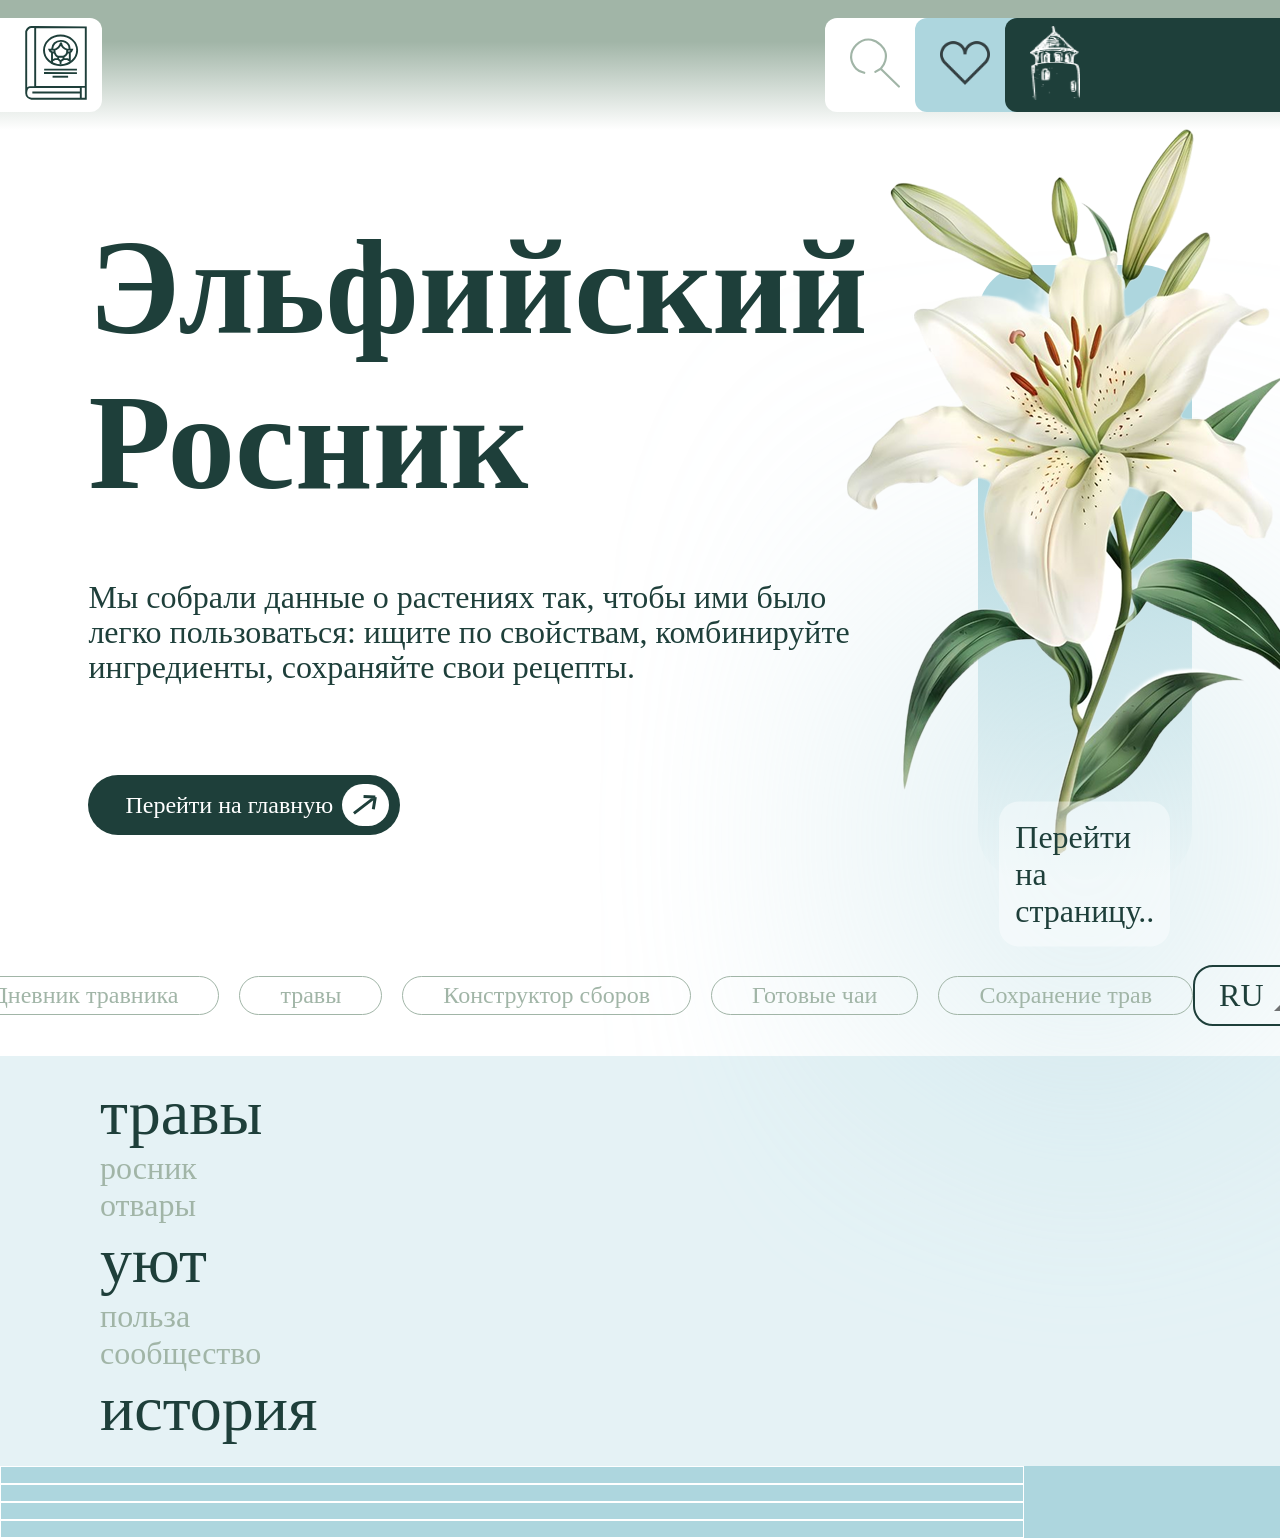
==== index.html @ e983fec2 "init" ====
<!DOCTYPE html>
<html lang="ru">
<head>
    <meta charset="UTF-8">
    <meta name="viewport" content="width=device-width, initial-scale=1.0">
    <link rel="stylesheet" href="css/style.css">
    <link rel="stylesheet" href="css/pages/index/blocks/blocks.css">
    <title>Эльфийский росник</title>
</head>
<body>
    <header class="header">
        <div class="header_block-logo">
            <img class="header_logo" src="pic/index/header/Group_145.svg" alt="Логотип">
        </div>
        <nav class="navigation">
            <div class="navigation_back navigation_back--white">
                <div class="navigation_block-icon">
                    <img class="navigation_icon" src="pic/index/navigation/search.svg" alt="Поиск">
                </div>
                <div class="navigation_back navigation_back--blue">
                    <div class="navigation_block-icon">
                        <img class="navigation_icon" src="pic/index/navigation/favorites.svg" alt="Избранное">
                    </div>
                    <div class="navigation_back navigation_back--green">
                        <div class="navigation_block-icon">
                            <img class="navigation_icon" src="pic/index/navigation/account.png" alt="Аккаунт">
                        </div>
                    </div>
                </div>
            </div>
        </nav>
    </header>
    <main class="main">
        <section class="page-main">
            <div class="wrapper">
                <div class="page-main-block">
                    <div class="page-main_content">
                        <div class="page-main_content-text">
                            <h1 class="page-main_title">Эльфийский Росник</h1>
                            <p class="page-main_subtitle">
                                Мы собрали данные о растениях так, чтобы ими было легко пользоваться:
                                ищите по свойствам, комбинируйте ингредиенты, сохраняйте свои рецепты.
                            </p>
                        </div>
                        <div class="page-main_btn-block">
                            <a class="page-main_btn">
                                <p class="page-main_btn-title">Перейти на главную</p>
                                <div class="page-main_arrow-block">
                                    <img class="page-main_arrow" src="pic/index/page-main/arrow.svg" alt="Стрелка">
                                </div>
                            </a>
                        </div>
                    </div>
                    <div class="page-main_cover">
                        <div class="page-main_cover-back">
                            <div class="page-main_cover-block">
                                <img class="page-main_cover-plant" src="pic/index/page-main/plant.png" alt="растение">
                                <div class="page-main_cover-decor"></div>
                                <a class="page-main_cover-btn" href="#">Перейти на страницу..</a>
                            </div>
                        </div>
                    </div>
                </div>
            </div>
            <div class="page-main_footer wrapper">
                    <div class="page-main_tag-list">
                        <div class="page-main_tag">
                            <p class="page-main_tag-title">Дневник травника</p>
                        </div>
                        <div class="page-main_tag">
                            <p class="page-main_tag-title">травы</p>
                        </div>
                        <div class="page-main_tag">
                            <p class="page-main_tag-title">Конструктор сборов</p>
                        </div >
                        <div class="page-main_tag">
                            <p class="page-main_tag-title">Готовые чаи</p>
                        </div>
                        <div class="page-main_tag">
                            <p class="page-main_tag-title">Сохранение трав</p>
                        </div>
                    </div>
                    <div class="page-main_lang">
                        <div class="mage-main_lang-block">
                            <p class="page-main_lang-selector">RU</p>
                            <div class="page-main_lang-arrow"></div>
                        </div>
                    </div>
                </div>
        </section>
        <div class="page-main_word-block">
            <div class="wrapper">
                <p class="page-main_word page-main_word--accent ">травы</p>
                <p class="page-main_word">росник</p>
                <p class="page-main_word">отвары</p>
                <p class="page-main_word page-main_word--accent">уют</p>
                <p class="page-main_word">польза</p>
                <p class="page-main_word">сообщество</p>
                <p class="page-main_word page-main_word--accent">история</p>
            </div>
        </div>
        <section class="advantages wrapper">
            <div class="advantages_content wrapper">
                <div class="advantages_cards">
                    <div class="advantages_card">
                        <div class="advantages_card-content"></div>
                        <div class="advantages_card-media"></div>
                    </div>
                    <div class="advantages_card">
                        <div class="advantages_card-content"></div>
                        <div class="advantages_card-media"></div>
                    </div>
                </div>
                <div class="advantages_cards">
                    <div class="advantages_card">
                        <div class="advantages_card-content"></div>
                        <div class="advantages_card-media"></div>
                    </div>
                    <div class="advantages_card">
                        <div class="advantages_card-content"></div>
                        <div class="advantages_card-media"></div>
                    </div>
                </div>
            </div>
        </section>
    </main>
    <footer>

    </footer>

</body>
</html>
---- css/style.css ----
@import url('./fonts/fonts.css');
@import url('./base/base.css');

*{
    padding: 0;
    margin: 0;
    box-sizing: border-box;
}
.main{
    display: flex;
    flex-direction: column;
    align-items: center;
    justify-content: center;
}
---- css/pages/index/blocks/blocks.css ----
@import url("./header/header.css");
@import url('./navigation/navigation.css');
@import url('./page-main/page-main.css');
@import url('./advantages/advantages.css');
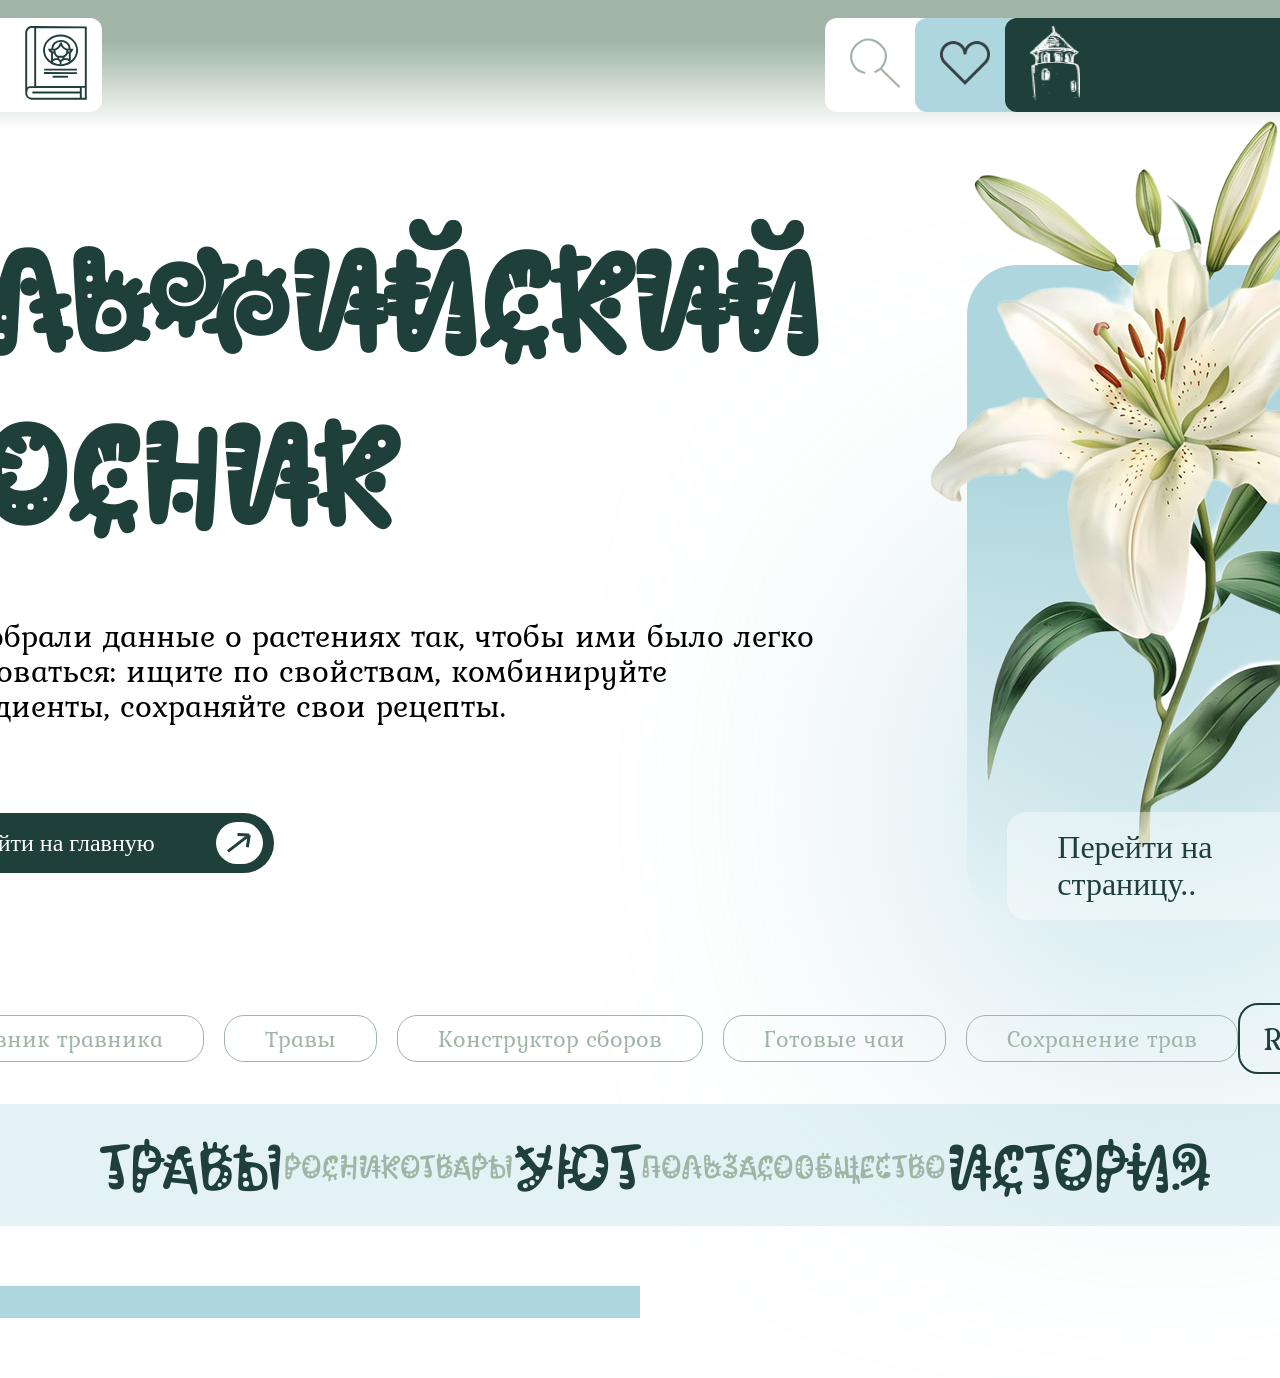
==== commit 55b9f20f: "dop" ====
--- a/index.html
+++ b/index.html
@@ -3,27 +3,27 @@
 <head>
     <meta charset="UTF-8">
     <meta name="viewport" content="width=device-width, initial-scale=1.0">
-    <link rel="stylesheet" href="css/style.css">
-    <link rel="stylesheet" href="css/pages/index/blocks/blocks.css">
+    <link rel="stylesheet" href="static/css/style.css">
+    <link rel="stylesheet" href="static/css/pages/index/blocks/blocks.css">
     <title>Эльфийский росник</title>
 </head>
 <body>
     <header class="header">
         <div class="header_block-logo">
-            <img class="header_logo" src="pic/index/header/Group_145.svg" alt="Логотип">
+            <img class="header_logo" src="static/pic/index/header/Group_145.svg" alt="Логотип">
         </div>
         <nav class="navigation">
             <div class="navigation_back navigation_back--white">
                 <div class="navigation_block-icon">
-                    <img class="navigation_icon" src="pic/index/navigation/search.svg" alt="Поиск">
+                    <img class="navigation_icon" src="static/pic/index/navigation/search.svg" alt="Поиск">
                 </div>
                 <div class="navigation_back navigation_back--blue">
                     <div class="navigation_block-icon">
-                        <img class="navigation_icon" src="pic/index/navigation/favorites.svg" alt="Избранное">
+                        <img class="navigation_icon" src="static/pic/index/navigation/favorites.svg" alt="Избранное">
                     </div>
                     <div class="navigation_back navigation_back--green">
                         <div class="navigation_block-icon">
-                            <img class="navigation_icon" src="pic/index/navigation/account.png" alt="Аккаунт">
+                            <img class="navigation_icon" src="static/pic/index/navigation/account.png" alt="Аккаунт">
                         </div>
                     </div>
                 </div>
@@ -46,7 +46,7 @@
                             <a class="page-main_btn">
                                 <p class="page-main_btn-title">Перейти на главную</p>
                                 <div class="page-main_arrow-block">
-                                    <img class="page-main_arrow" src="pic/index/page-main/arrow.svg" alt="Стрелка">
+                                    <img class="page-main_arrow" src="static/pic/index/page-main/arrow.svg" alt="Стрелка">
                                 </div>
                             </a>
                         </div>
@@ -54,7 +54,7 @@
                     <div class="page-main_cover">
                         <div class="page-main_cover-back">
                             <div class="page-main_cover-block">
-                                <img class="page-main_cover-plant" src="pic/index/page-main/plant.png" alt="растение">
+                                <img class="page-main_cover-plant" src="static/pic/index/page-main/plant.png" alt="растение">
                                 <div class="page-main_cover-decor"></div>
                                 <a class="page-main_cover-btn" href="#">Перейти на страницу..</a>
                             </div>
@@ -63,12 +63,12 @@
                 </div>
             </div>
             <div class="page-main_footer wrapper">
-                    <div class="page-main_tag-list">
+                    <div class=" page-main_tag-list">
                         <div class="page-main_tag">
                             <p class="page-main_tag-title">Дневник травника</p>
                         </div>
                         <div class="page-main_tag">
-                            <p class="page-main_tag-title">травы</p>
+                            <p class="page-main_tag-title">Травы</p>
                         </div>
                         <div class="page-main_tag">
                             <p class="page-main_tag-title">Конструктор сборов</p>
@@ -89,7 +89,7 @@
                 </div>
         </section>
         <div class="page-main_word-block">
-            <div class="wrapper">
+            <div class="wrapper page-main_word-list">
                 <p class="page-main_word page-main_word--accent ">травы</p>
                 <p class="page-main_word">росник</p>
                 <p class="page-main_word">отвары</p>
@@ -100,8 +100,8 @@
             </div>
         </div>
         <section class="advantages wrapper">
-            <div class="advantages_content wrapper">
-                <div class="advantages_cards">
+            <div class="advantages_content">
+                <div class="advantages_cards advantages_cards--blue ">
                     <div class="advantages_card">
                         <div class="advantages_card-content"></div>
                         <div class="advantages_card-media"></div>
--- a/static/css/style.css
+++ b/static/css/style.css
@@ -0,0 +1,14 @@
+@import url('./base/base.css');
+@import url('./fonts/fonts.css');
+
+*{
+    padding: 0;
+    margin: 0;
+    box-sizing: border-box;
+}
+.main{
+    display: flex;
+    flex-direction: column;
+    align-items: center;
+    justify-content: center;
+}
--- a/static/css/pages/index/blocks/blocks.css
+++ b/static/css/pages/index/blocks/blocks.css
@@ -0,0 +1,4 @@
+@import url("./header/header.css");
+@import url('./navigation/navigation.css');
+@import url('./page-main/page-main.css');
+@import url('./advantages/advantages.css');
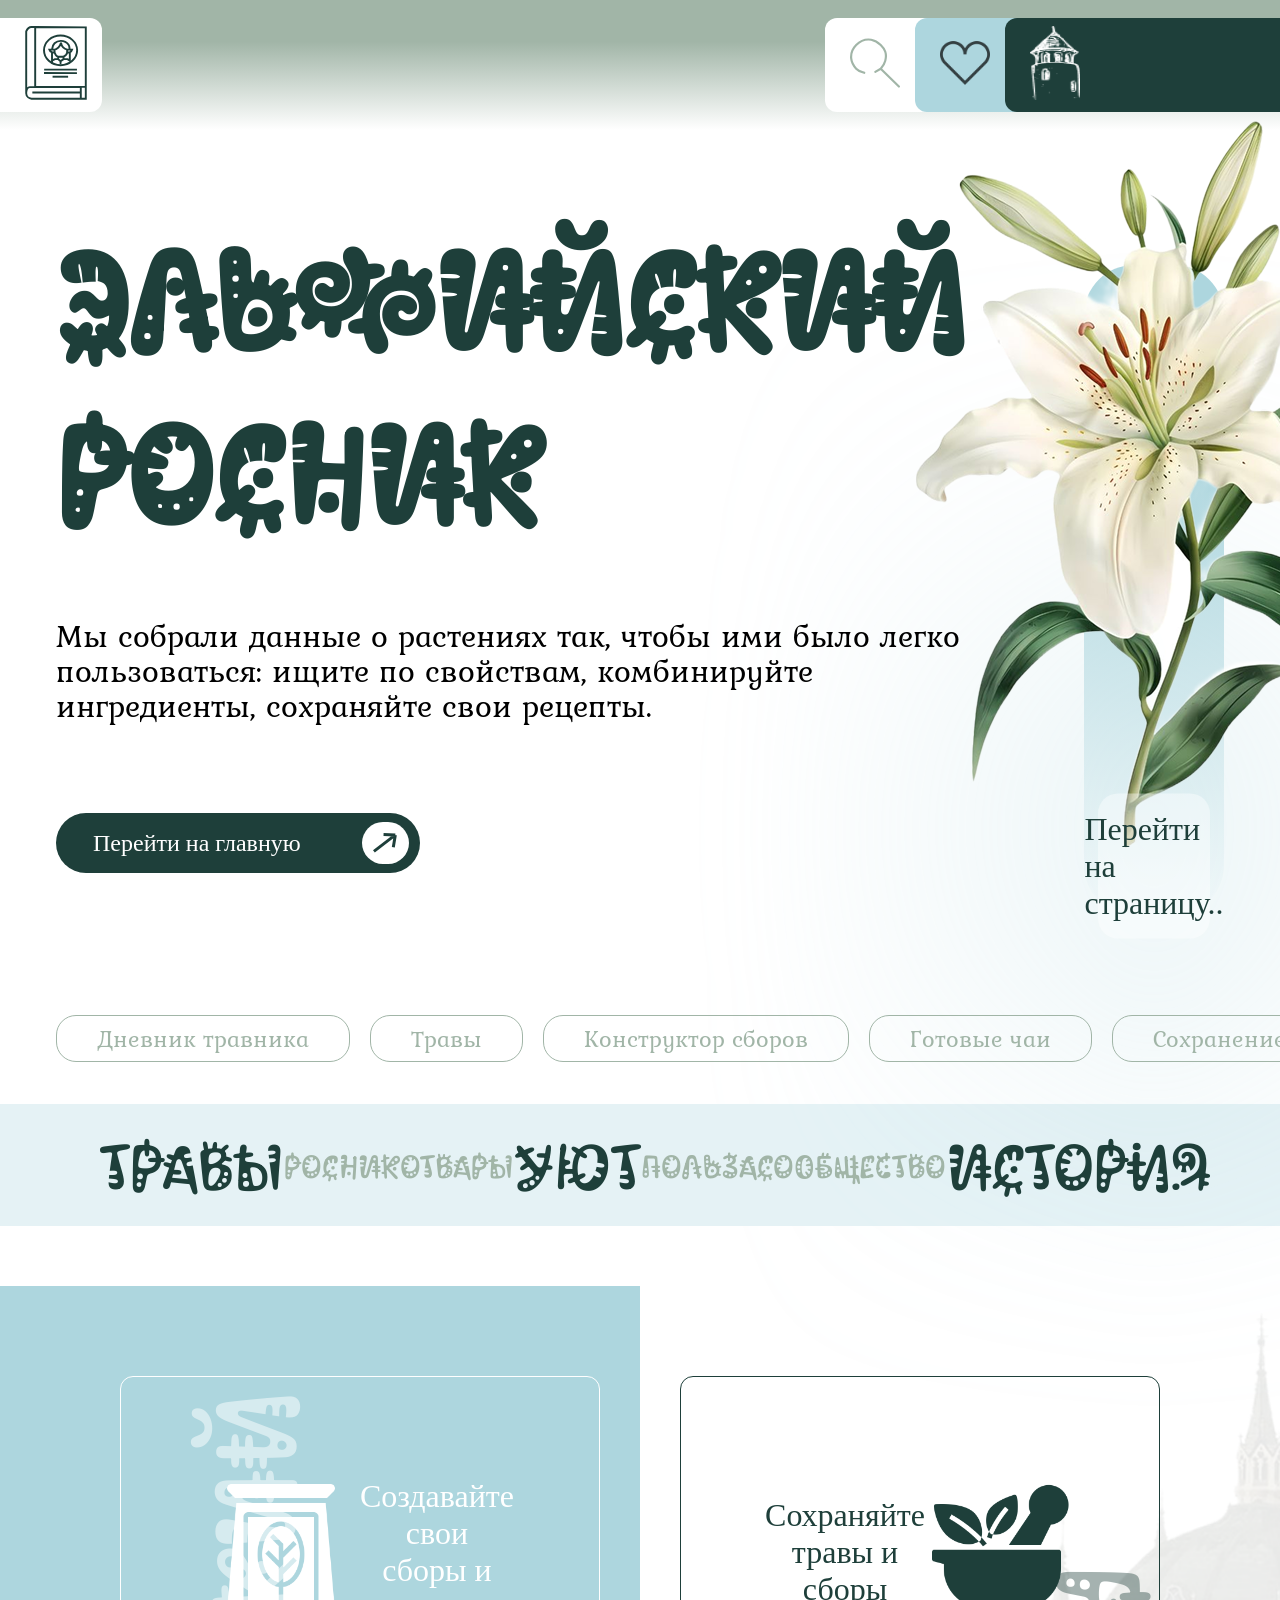
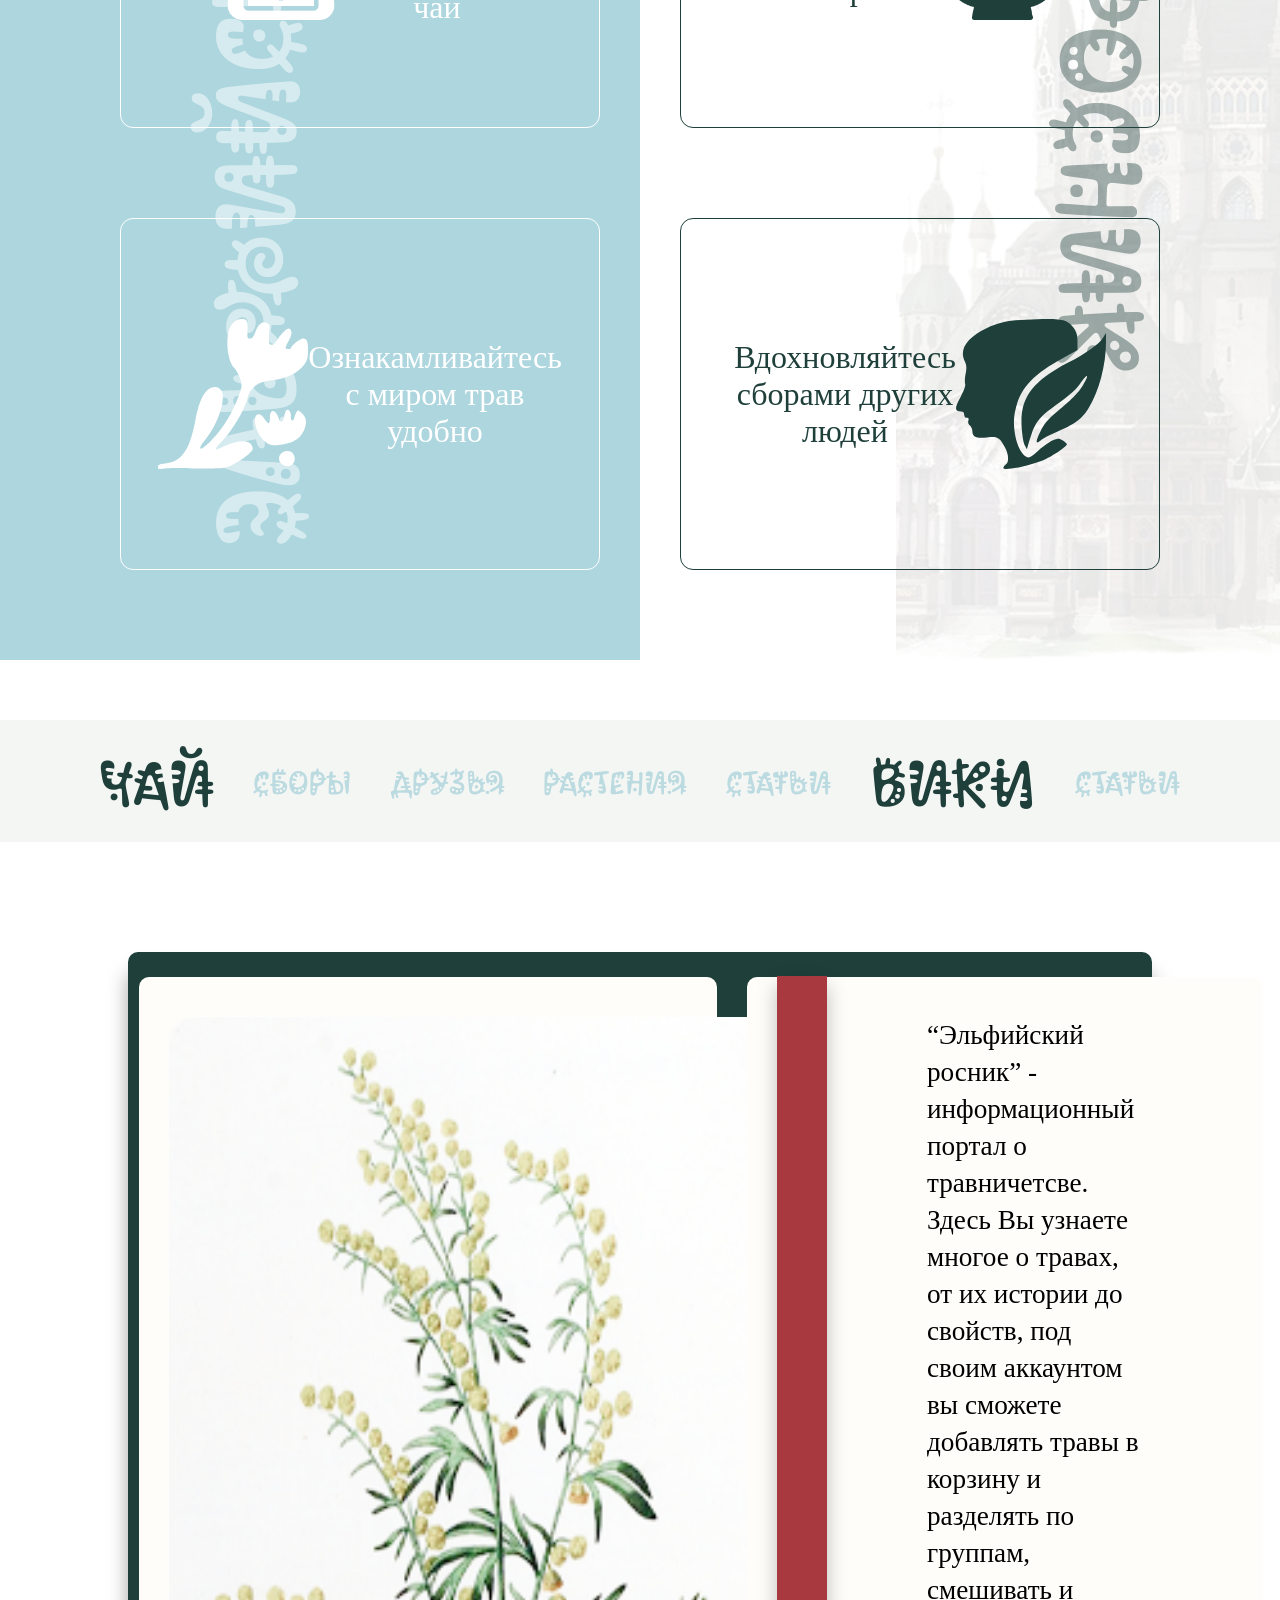
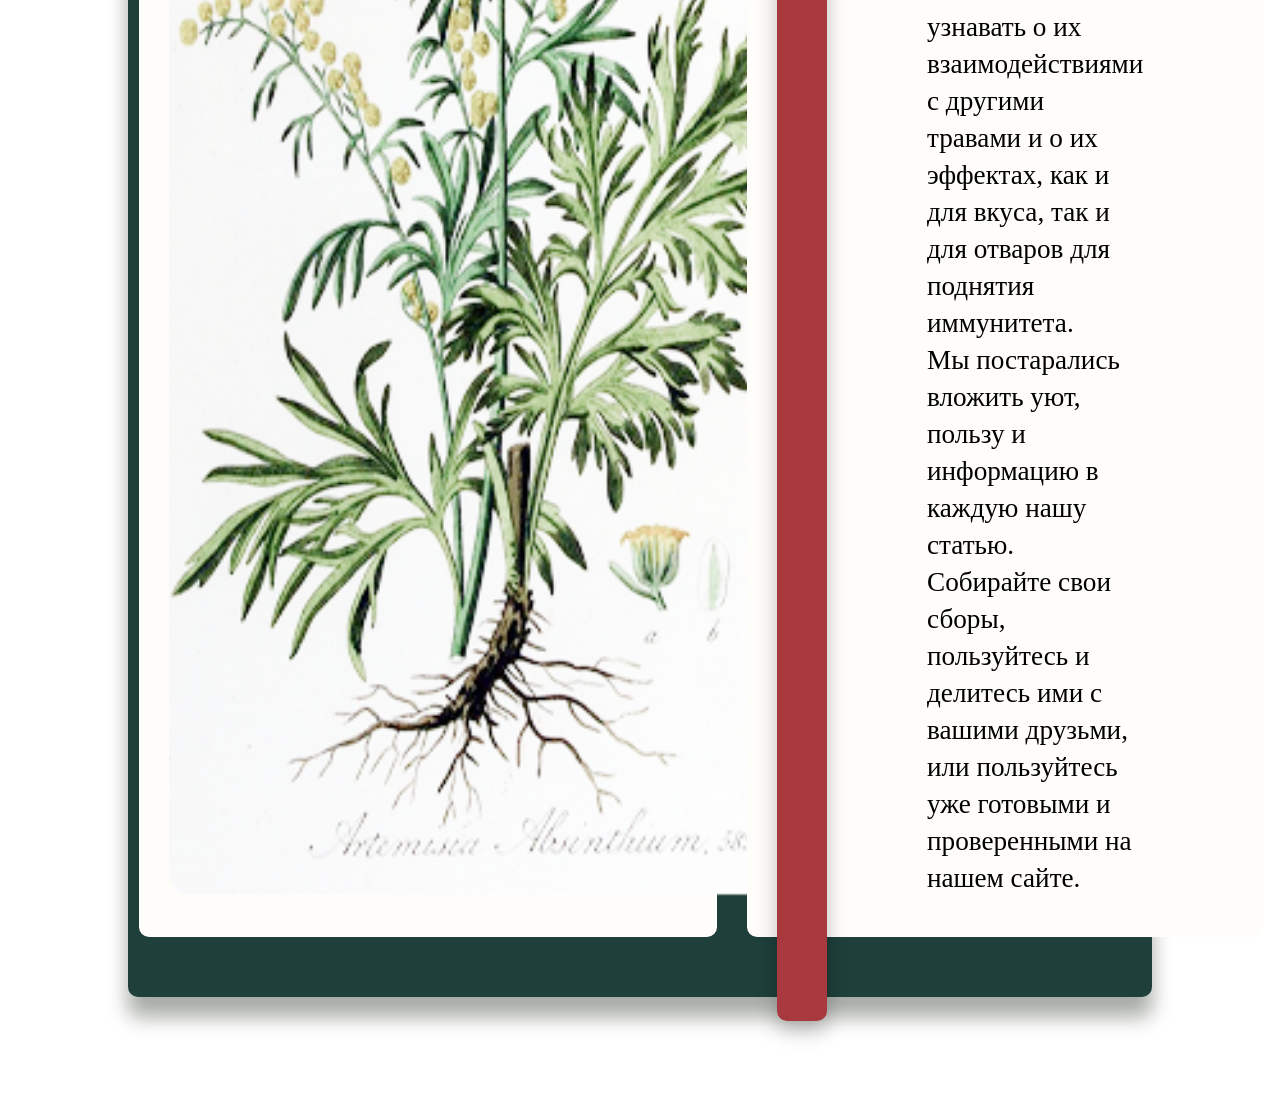
==== commit 250fcd96: "add: 2 bloks in undex page" ====
--- a/index.html
+++ b/index.html
@@ -88,37 +88,103 @@
                     </div>
                 </div>
         </section>
-        <div class="page-main_word-block">
-            <div class="wrapper page-main_word-list">
-                <p class="page-main_word page-main_word--accent ">травы</p>
-                <p class="page-main_word">росник</p>
-                <p class="page-main_word">отвары</p>
-                <p class="page-main_word page-main_word--accent">уют</p>
-                <p class="page-main_word">польза</p>
-                <p class="page-main_word">сообщество</p>
-                <p class="page-main_word page-main_word--accent">история</p>
+        <div class="line_word-block">
+            <div class="line_word-list wrapper">
+                <p class="line_word line_word--accent ">травы</p>
+                <p class="line_word">росник</p>
+                <p class="line_word">отвары</p>
+                <p class="line_word line_word--accent">уют</p>
+                <p class="line_word">польза</p>
+                <p class="line_word">сообщество</p>
+                <p class="line_word line_word--accent">история</p>
             </div>
         </div>
         <section class="advantages wrapper">
             <div class="advantages_content">
                 <div class="advantages_cards advantages_cards--blue ">
                     <div class="advantages_card">
-                        <div class="advantages_card-content"></div>
-                        <div class="advantages_card-media"></div>
+                        <div class="advantages_card-content">
+                            <img class="advantages_card-img" src="static/pic/index/advantages/icon.svg" />
+                            <p class="advantages_card-text">Создавайте свои сборы и чаи</p>
+                        </div>
                     </div>
                     <div class="advantages_card">
-                        <div class="advantages_card-content"></div>
-                        <div class="advantages_card-media"></div>
+                        <div class="advantages_card-content">
+                            <img class="advantages_card-img" src="static/pic/index/advantages/icon-flower.svg" />
+                            <p class="advantages_card-text">Ознакамливайтесь с миром трав удобно</p>
+                        </div>
                     </div>
                 </div>
-                <div class="advantages_cards">
-                    <div class="advantages_card">
-                        <div class="advantages_card-content"></div>
-                        <div class="advantages_card-media"></div>
+                <div class="advantages_cards advantages_cards--revers">
+                    <div class="advantages_card advantages_card--green">
+                        <div class="advantages_card-content advantages_card-content--right">
+                            <p class="advantages_card-text advantages_card-text--green">Сохраняйте травы и сборы</p>
+                            <img class="advantages_card-img advantages_card-img--right" src="static/pic/index/advantages/icon-grass.svg" />
+                        </div>
                     </div>
-                    <div class="advantages_card">
-                        <div class="advantages_card-content"></div>
-                        <div class="advantages_card-media"></div>
+                    <div class="advantages_card advantages_card--green">
+                        <div class="advantages_card-content">
+                            <p class="advantages_card-text advantages_card-text--green">Вдохновляйтесь сборами других людей</p>
+                            <img class="advantages_card-img advantages_card-img--right" src="static/pic/index/advantages/icon-human.svg" />
+                        </div>
+                    </div>
+                </div>
+            </div>
+        </section>
+        <div class="line_word-block line_word-block--blue">
+            <div class="line_word-list wrapper">
+                <p class="line_word line_word--accent">чай</p>
+                <p class="line_word line_word--blue">сборы</p>
+                <p class="line_word line_word--blue">друзья</p>
+                <p class="line_word line_word--blue">растения</p>
+                <p class="line_word line_word--blue" >статьи</p>
+                <p class="line_word line_word--accent">вики</p>
+                <p class="line_word line_word--blue">статьи</p>
+            </div>
+        </div>
+        <section class="book">
+            <div class="book_content wrapper">
+                <div class="book_plant">
+                    <img class="book_plant-img" src="static/pic/index/book/plant.png" alt="">
+                    <div class="book_plant-content">
+                        <h2 class="book_plant-title">Полынь обыкновенная</h2>
+                        <div class="book_text-block">
+                            <p class="book_plant-text">Регионы распространения:</p>
+                            <p class="book_plant-text book_plant-text--grey">Европейская 
+                                территория РФ, Кавказ, Сибирь, Дальний Восток</p>
+                        </div>
+                        <div class="book_text-block">
+                            <p class="book_plant-text">Культура: </p>
+                            <p class="book_plant-text book_plant-text--grey">Кукуруза, 
+                                Подсолнечник, Рапс, Сахарная свёкла, Картофель, Соя</p>
+                        </div>
+                        <div class="book_text-block">
+                            <p class="book_plant-text">Чай:</p>
+                            <p class="book_plant-text book_plant-text--grey">-1 чайную ложку 
+                                измельченной сухой травы; - 1/4 л кипятка</p>
+                        </div>
+                        <div class="book_text-block">
+                            <p class="book_plant-text">Противопоказания:</p>
+                            <p class="book_plant-text book_plant-text--grey">Аллергия, беременность</p>
+                        </div>
+                    </div>
+                </div>
+                <div class="book_description">
+                    <div class="book_description-block">
+                        <p class="book_description-text">
+                            “Эльфийский росник” - информационный портал о травничетсве. Здесь 
+                            Вы узнаете многое о травах, от их истории до свойств, под своим 
+                            аккаунтом вы сможете добавлять травы в корзину и разделять по 
+                            группам, смешивать и узнавать о их взаимодействиями с другими 
+                            травами и о их эффектах, как и для вкуса, так и для отваров для 
+                            поднятия иммунитета.
+                        </p>
+                        <p class="book_description-text">
+                            Мы постарались вложить уют, пользу и информацию в каждую нашу 
+                            статью. Собирайте свои сборы, пользуйтесь и делитесь ими с 
+                            вашими друзьми, или пользуйтесь уже готовыми и проверенными 
+                            на нашем сайте. 
+                        </p>
                     </div>
                 </div>
             </div>
--- a/static/css/pages/index/blocks/blocks.css
+++ b/static/css/pages/index/blocks/blocks.css
@@ -2,3 +2,4 @@
 @import url('./navigation/navigation.css');
 @import url('./page-main/page-main.css');
 @import url('./advantages/advantages.css');
+@import url('./book/book.css');
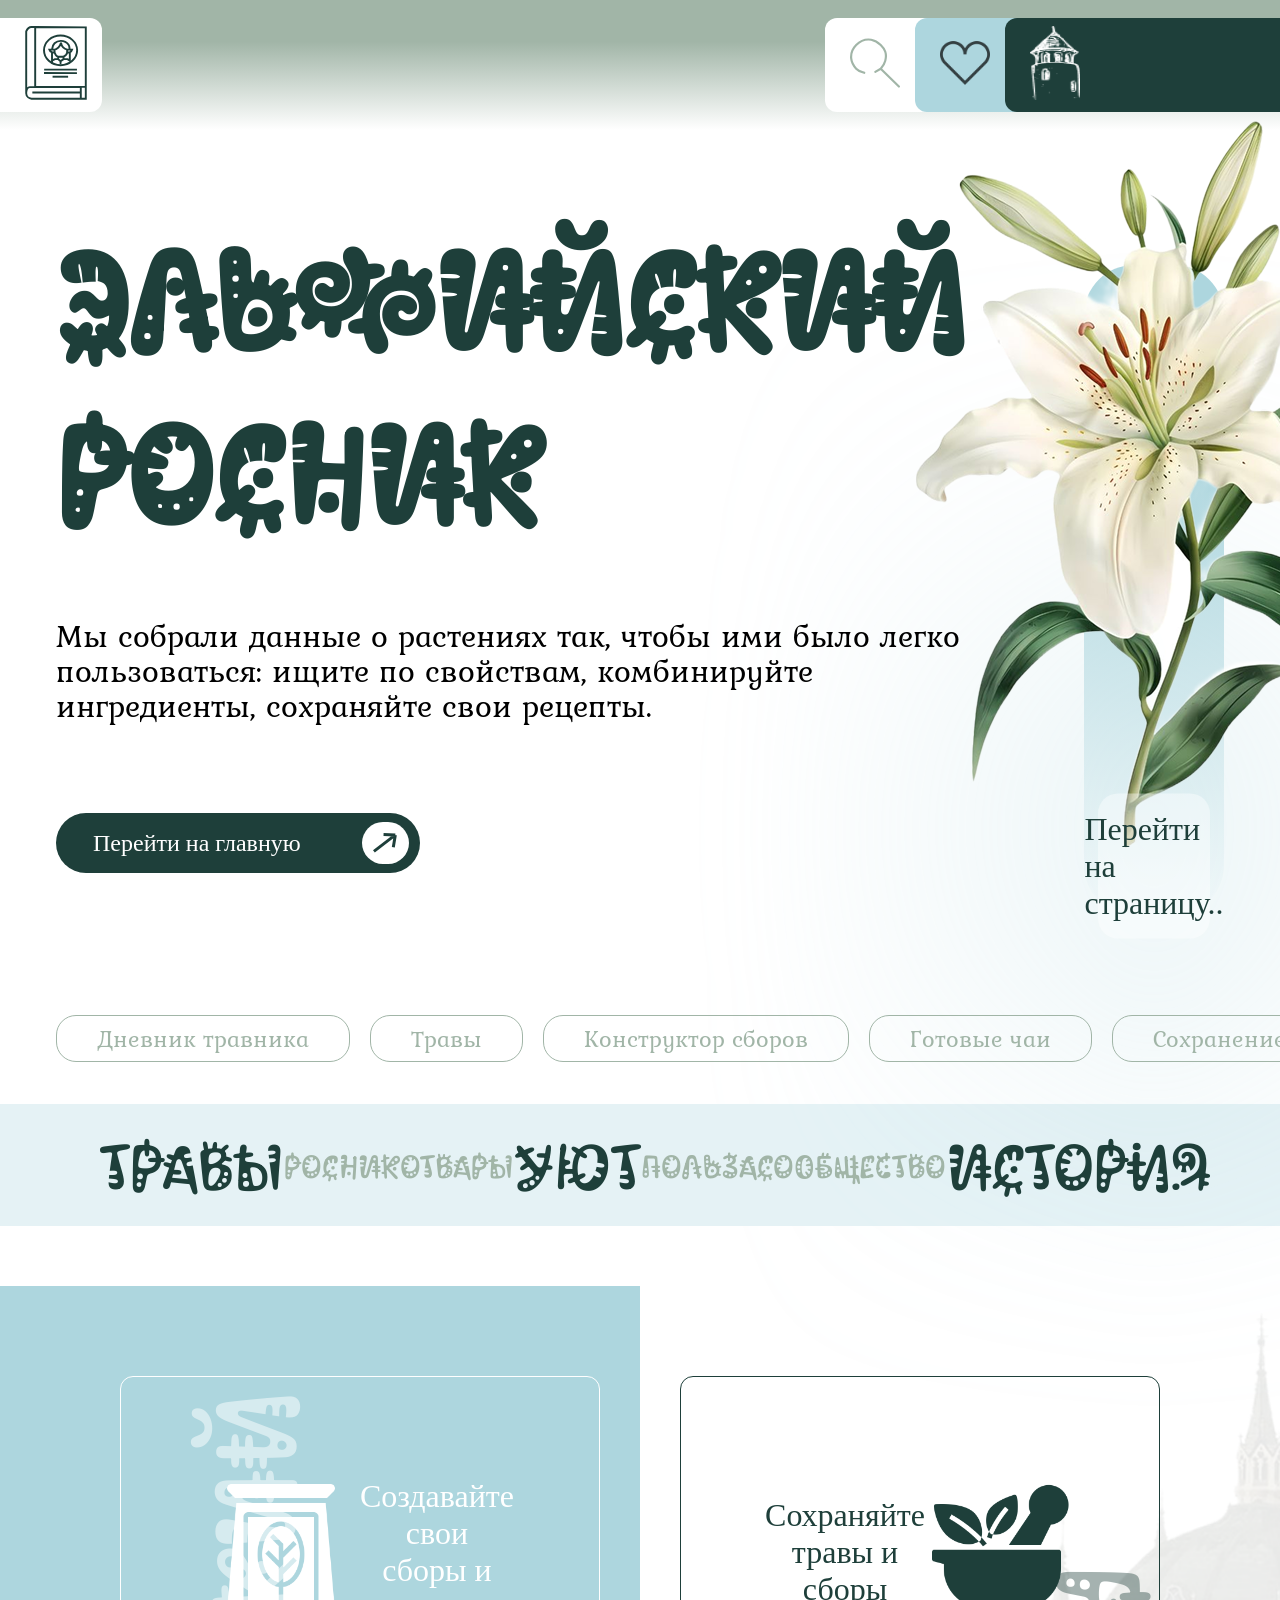
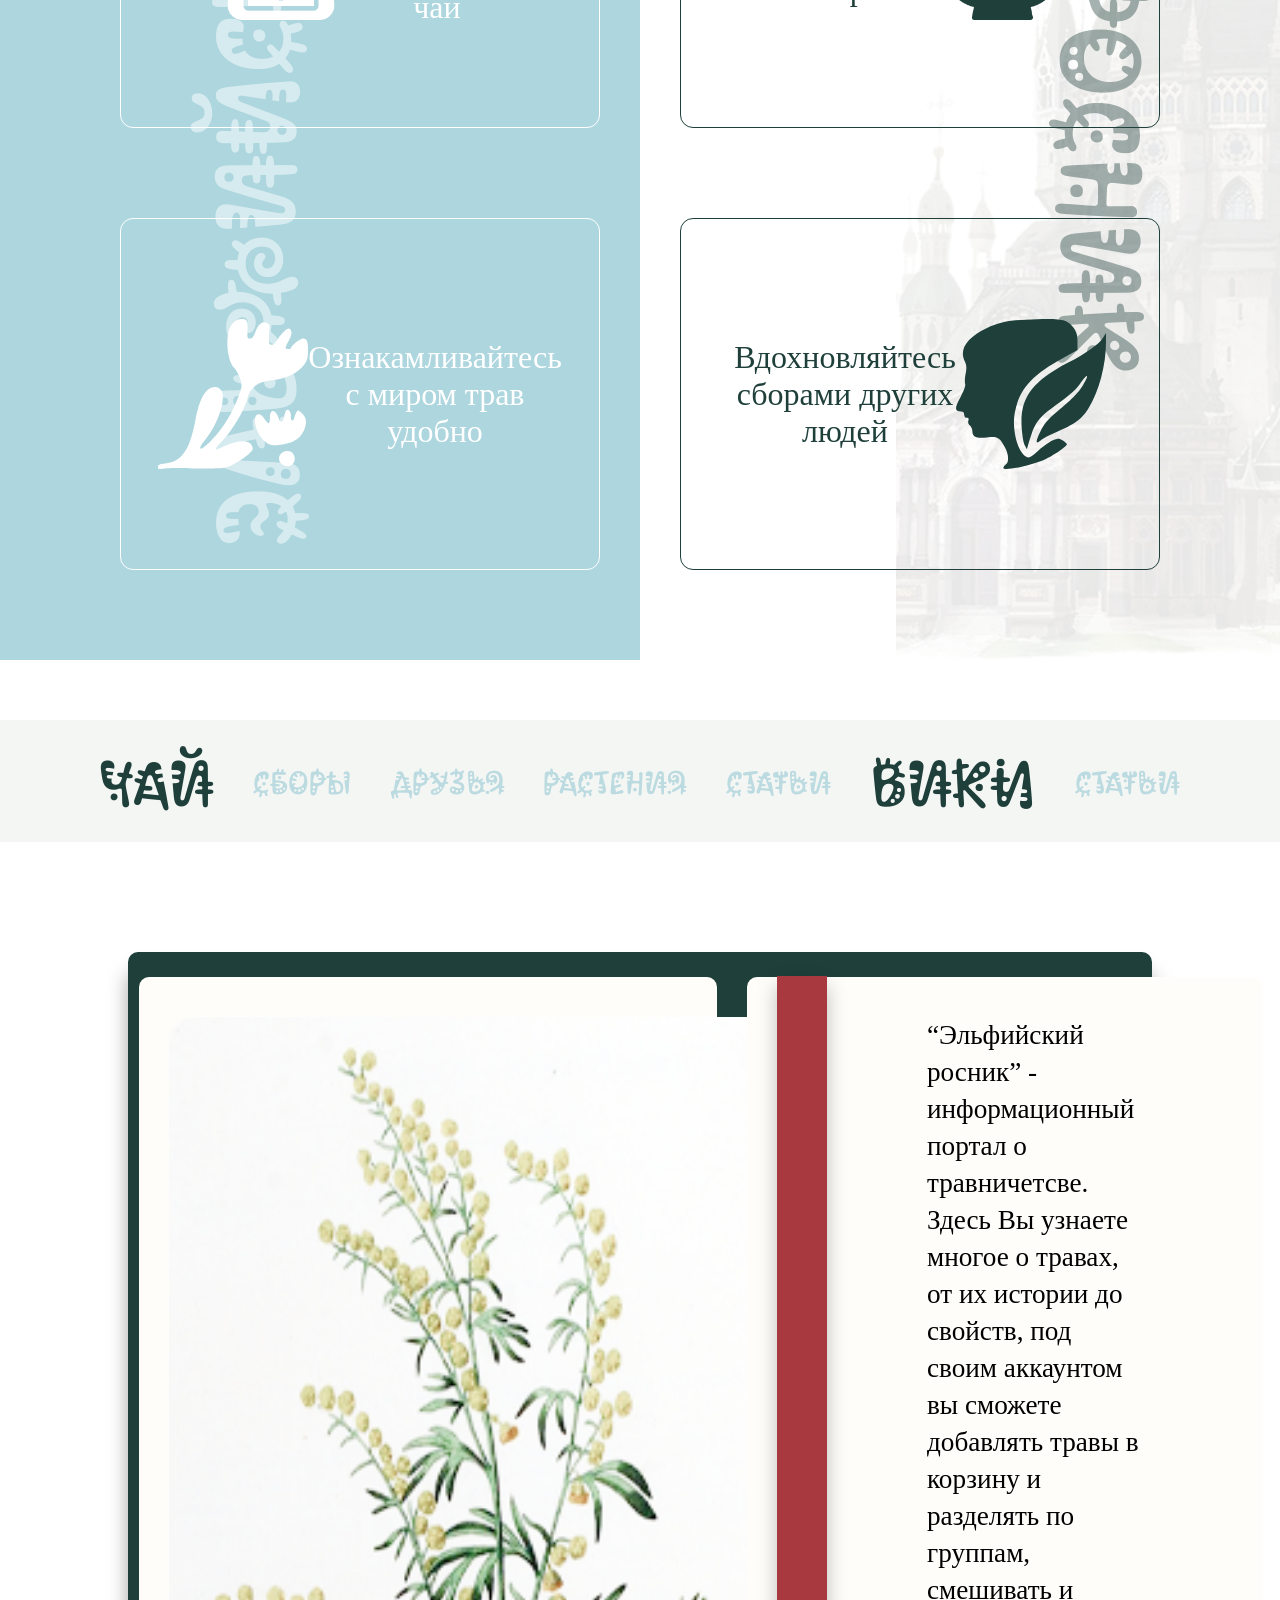
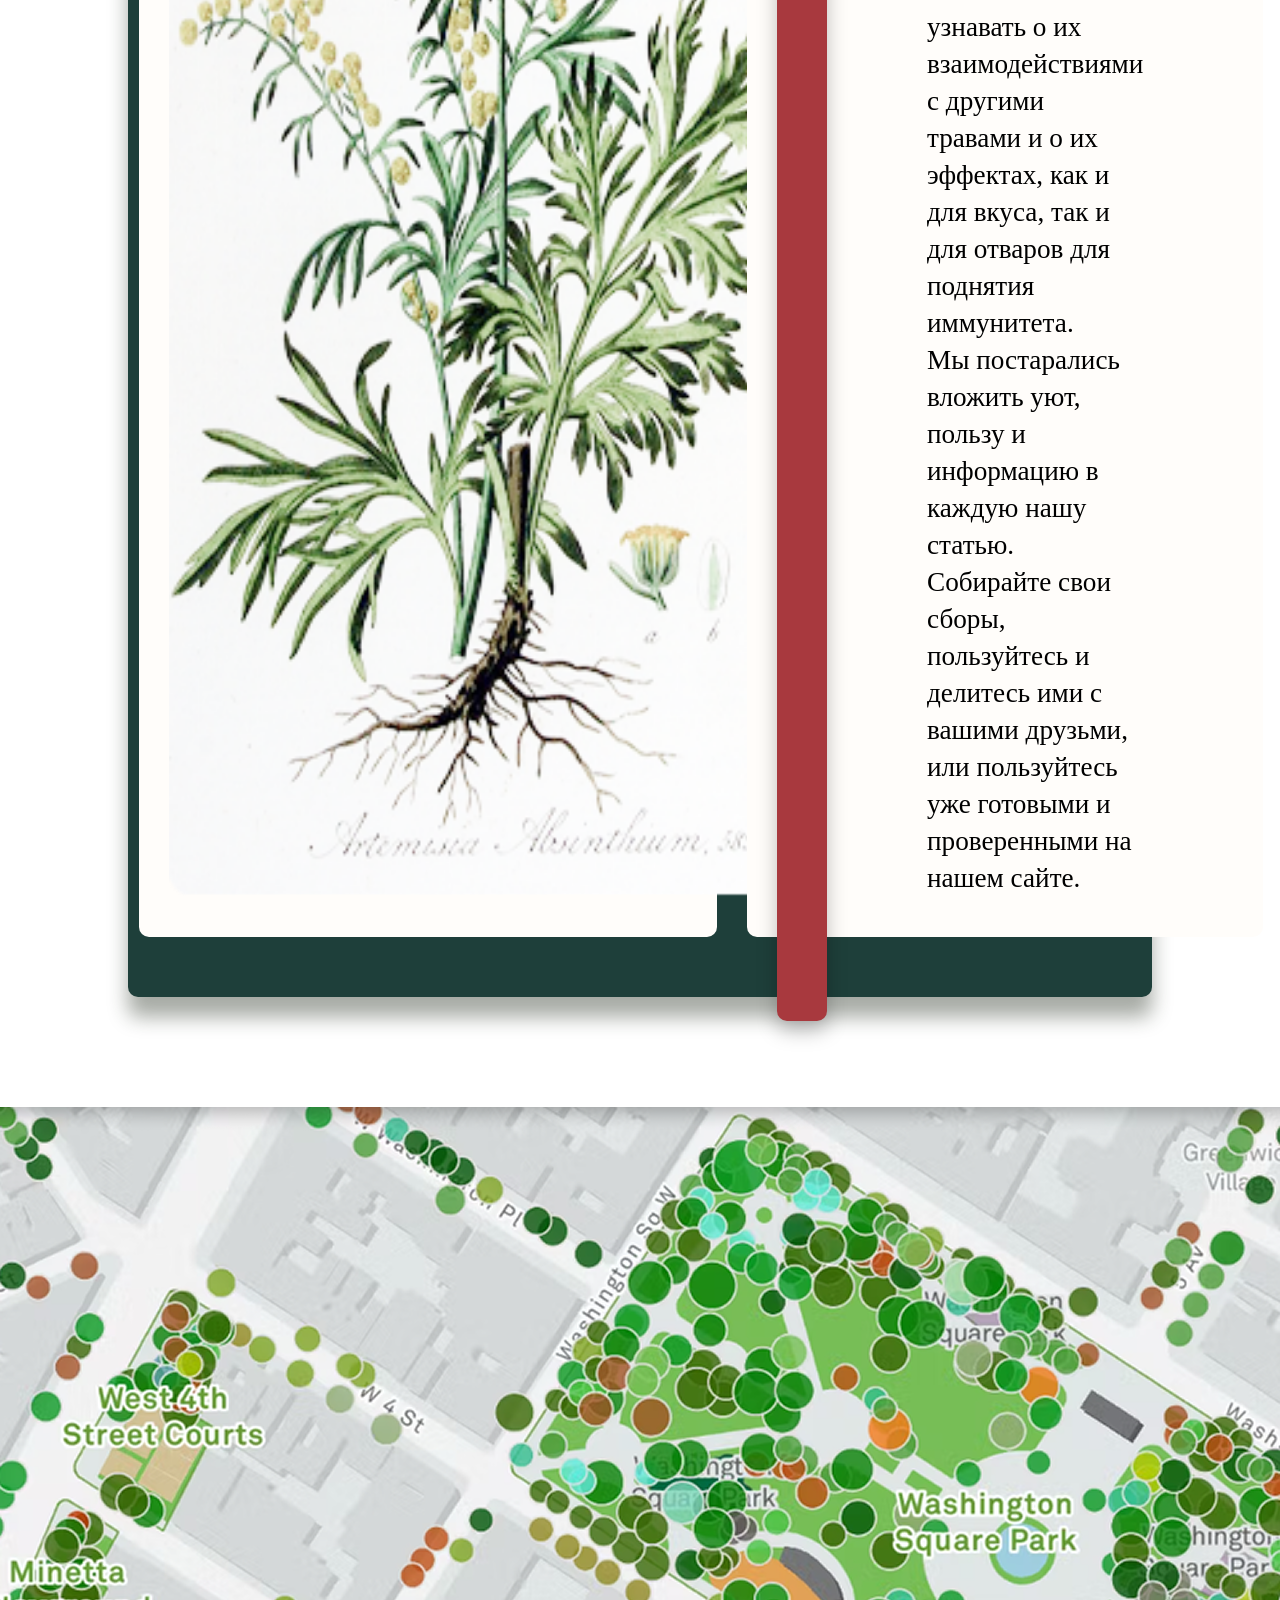
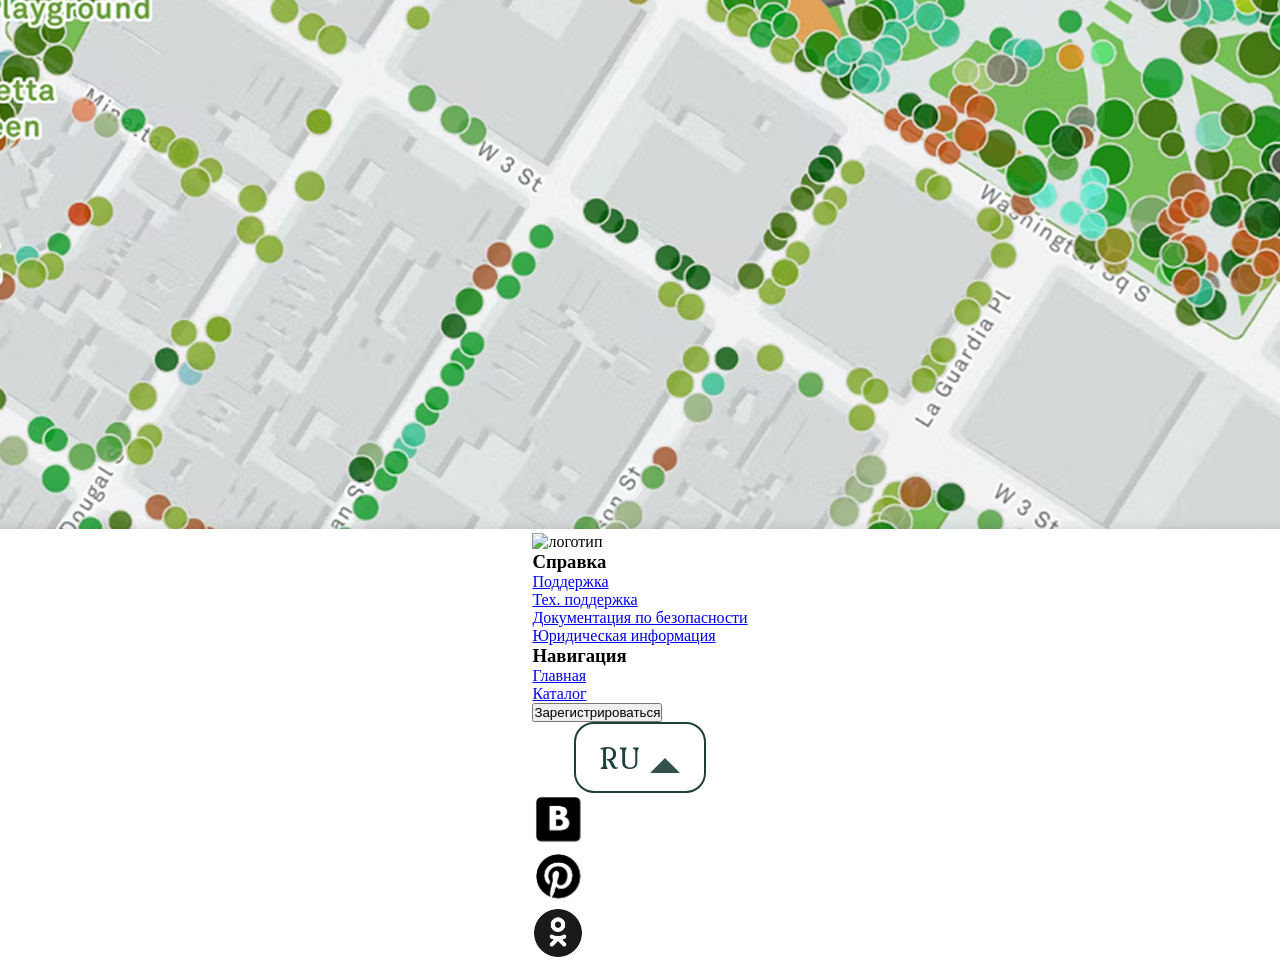
==== commit 29d2347d: "add map" ====
--- a/index.html
+++ b/index.html
@@ -80,10 +80,10 @@
                             <p class="page-main_tag-title">Сохранение трав</p>
                         </div>
                     </div>
-                    <div class="page-main_lang">
-                        <div class="mage-main_lang-block">
-                            <p class="page-main_lang-selector">RU</p>
-                            <div class="page-main_lang-arrow"></div>
+                    <div class="lang">
+                        <div class="lang_block">
+                            <p class="lang_selector">RU</p>
+                            <div class="lang_arrow"></div>
                         </div>
                     </div>
                 </div>
@@ -189,6 +189,57 @@
                 </div>
             </div>
         </section>
+        <section class="map">
+            <img class="map_img" src="static/pic/index/cart/cart.png" alt="карта">
+        </section>
+        <footer class="footer">
+            <div class="footer_container">
+                <div class="">
+                    <div>
+                        <img src="" alt="логотип">
+                    </div>
+                    <div>
+                        <h3>Справка</h3>
+                        <div>
+                            <a href="/"><p>Поддержка</p></a>
+                            <a href="/"><p>Тех. поддержка</p></a>
+                            <a href="/"><p>Документация по безопасности</p></a>
+                            <a href="/"><p>Юридическая информация</p></a>
+                        </div>
+                    </div>
+                    <div>
+                        <h3>Навигация</h3>
+                        <div>
+                            <a href="#"><p>Главная</p></a>
+                            <a href="#"><p>Каталог</p></a>
+                        </div>
+                    </div>
+                    <div>
+                        <button>Зарегистрироваться</button>
+                        <div class="lang">
+                            <div class="lang_block">
+                                <p class="lang_selector">RU</p>
+                                <div class="lang_arrow"></div>
+                            </div>
+                        </div>
+                        <div class="footer_social">
+                            <div class="footer_social-block">
+                                <img class="footer_social-icon" src="static/pic/index/footer/icon-vkontakte.svg" alt="" />
+                            </div>
+                            <div class="footer_social-block">
+                                <img class="footer_social-icon" src="static/pic/index/footer/icon-pinterest.svg" alt="" />
+                            </div>
+                            <div class="footer_social-block">
+                                <img class="footer_social-icon" src="static/pic/index/footer/icon-OK.svg" alt="" />
+                            </div>
+                        </div>
+                    </div>
+                </div>
+            </div>
+            <div>
+                
+            </div>
+        </footer>
     </main>
     <footer>
 
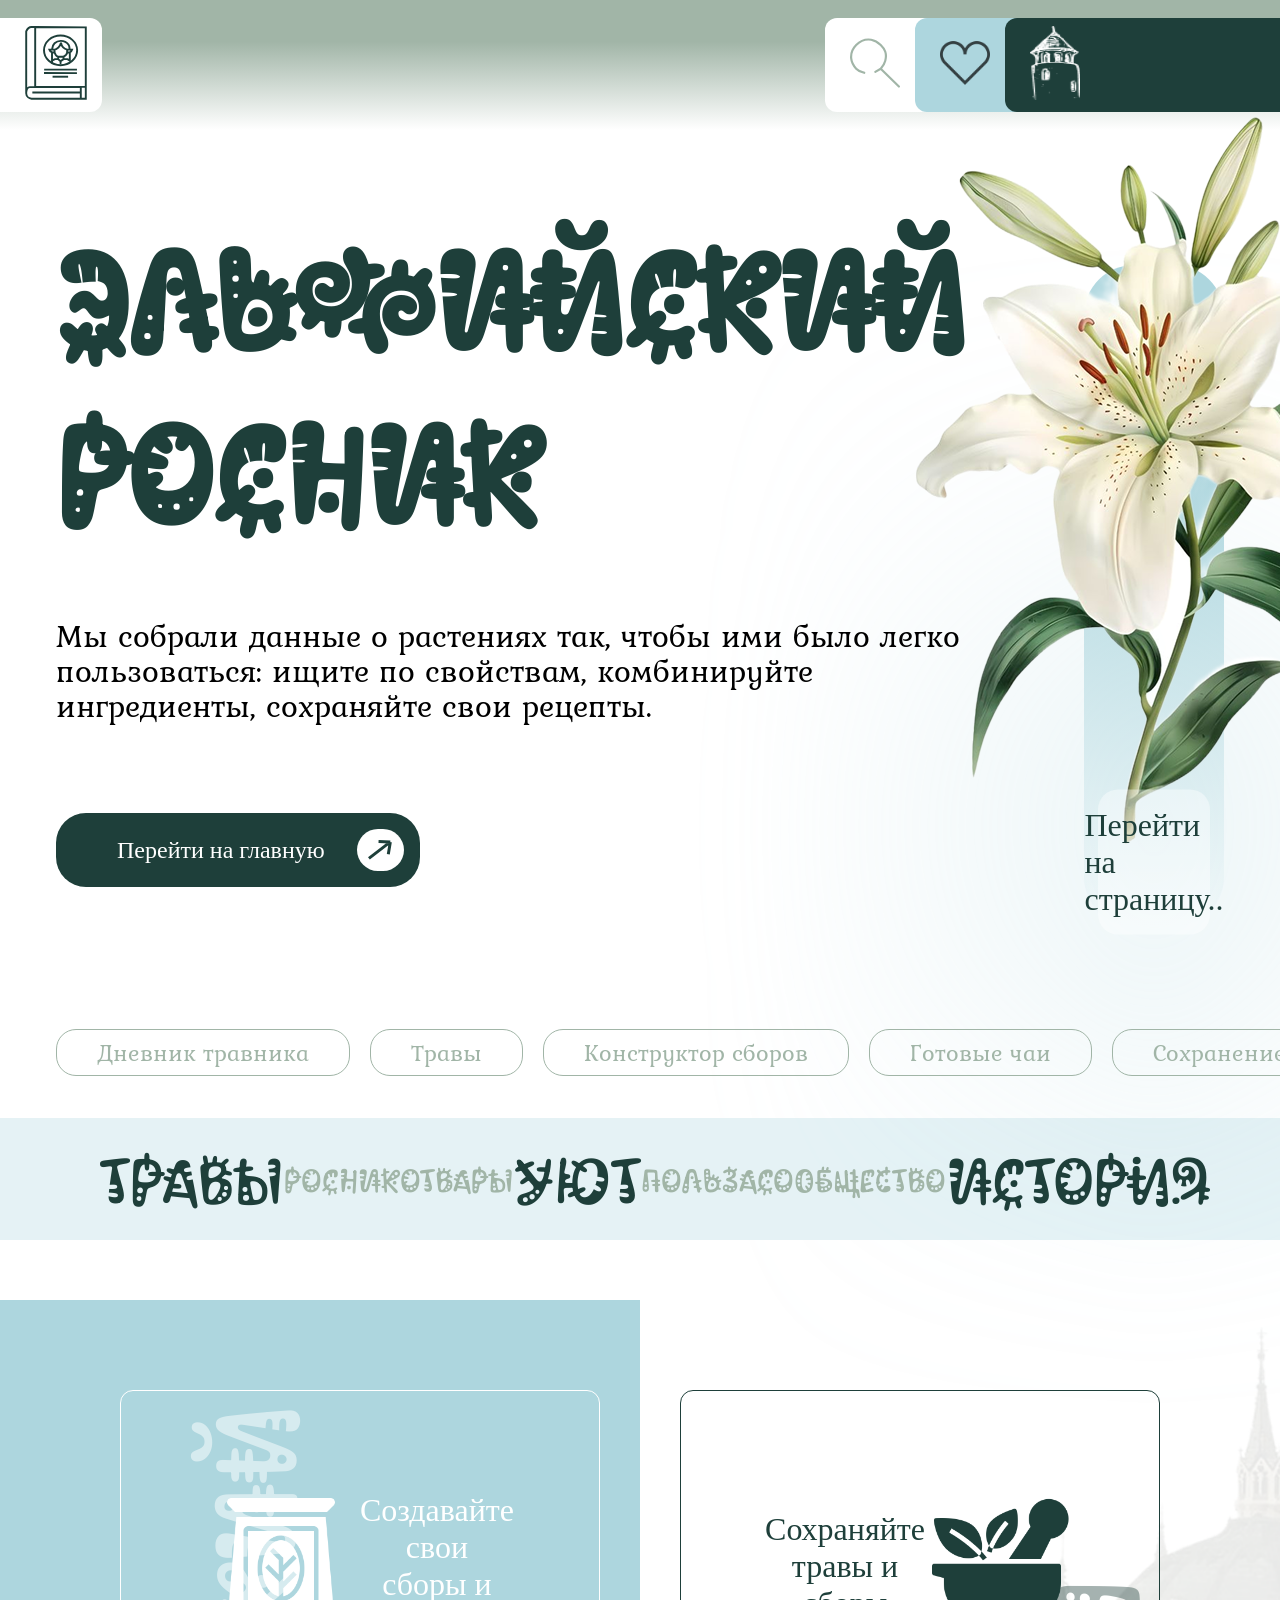
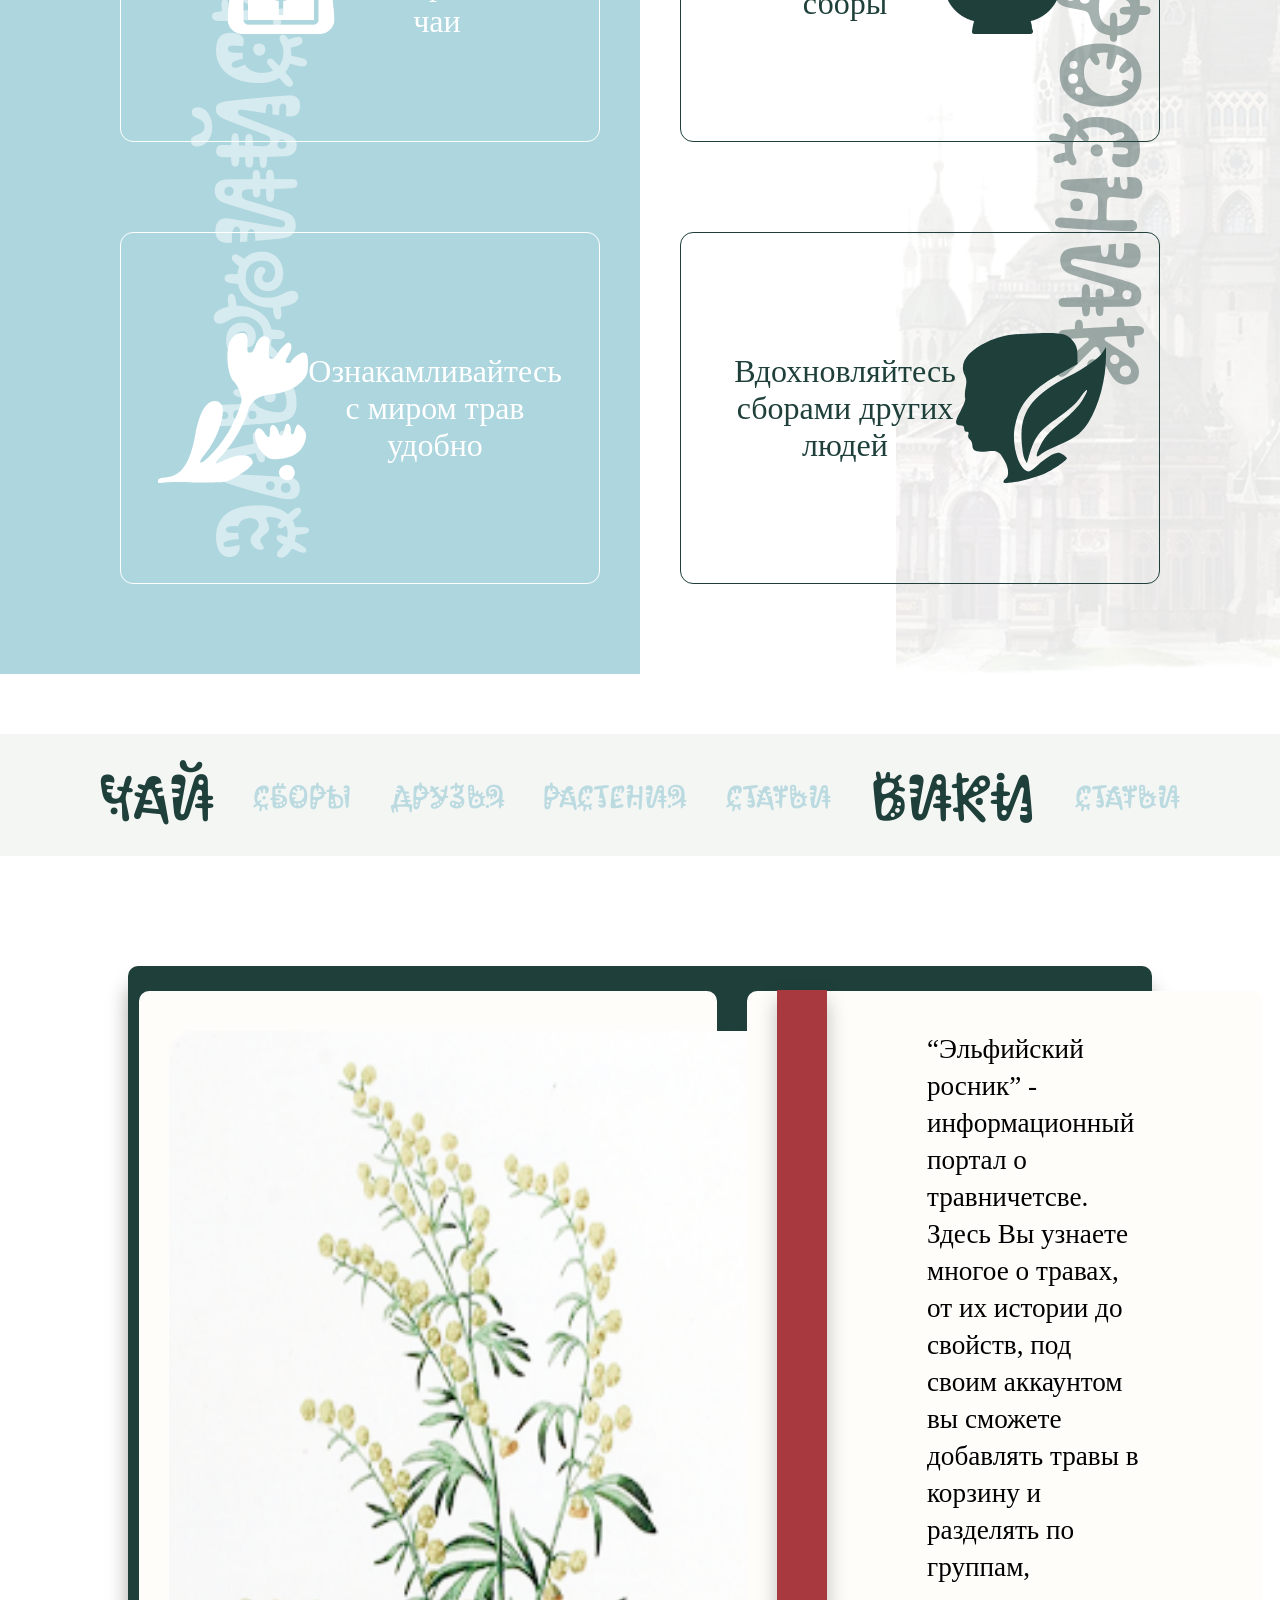
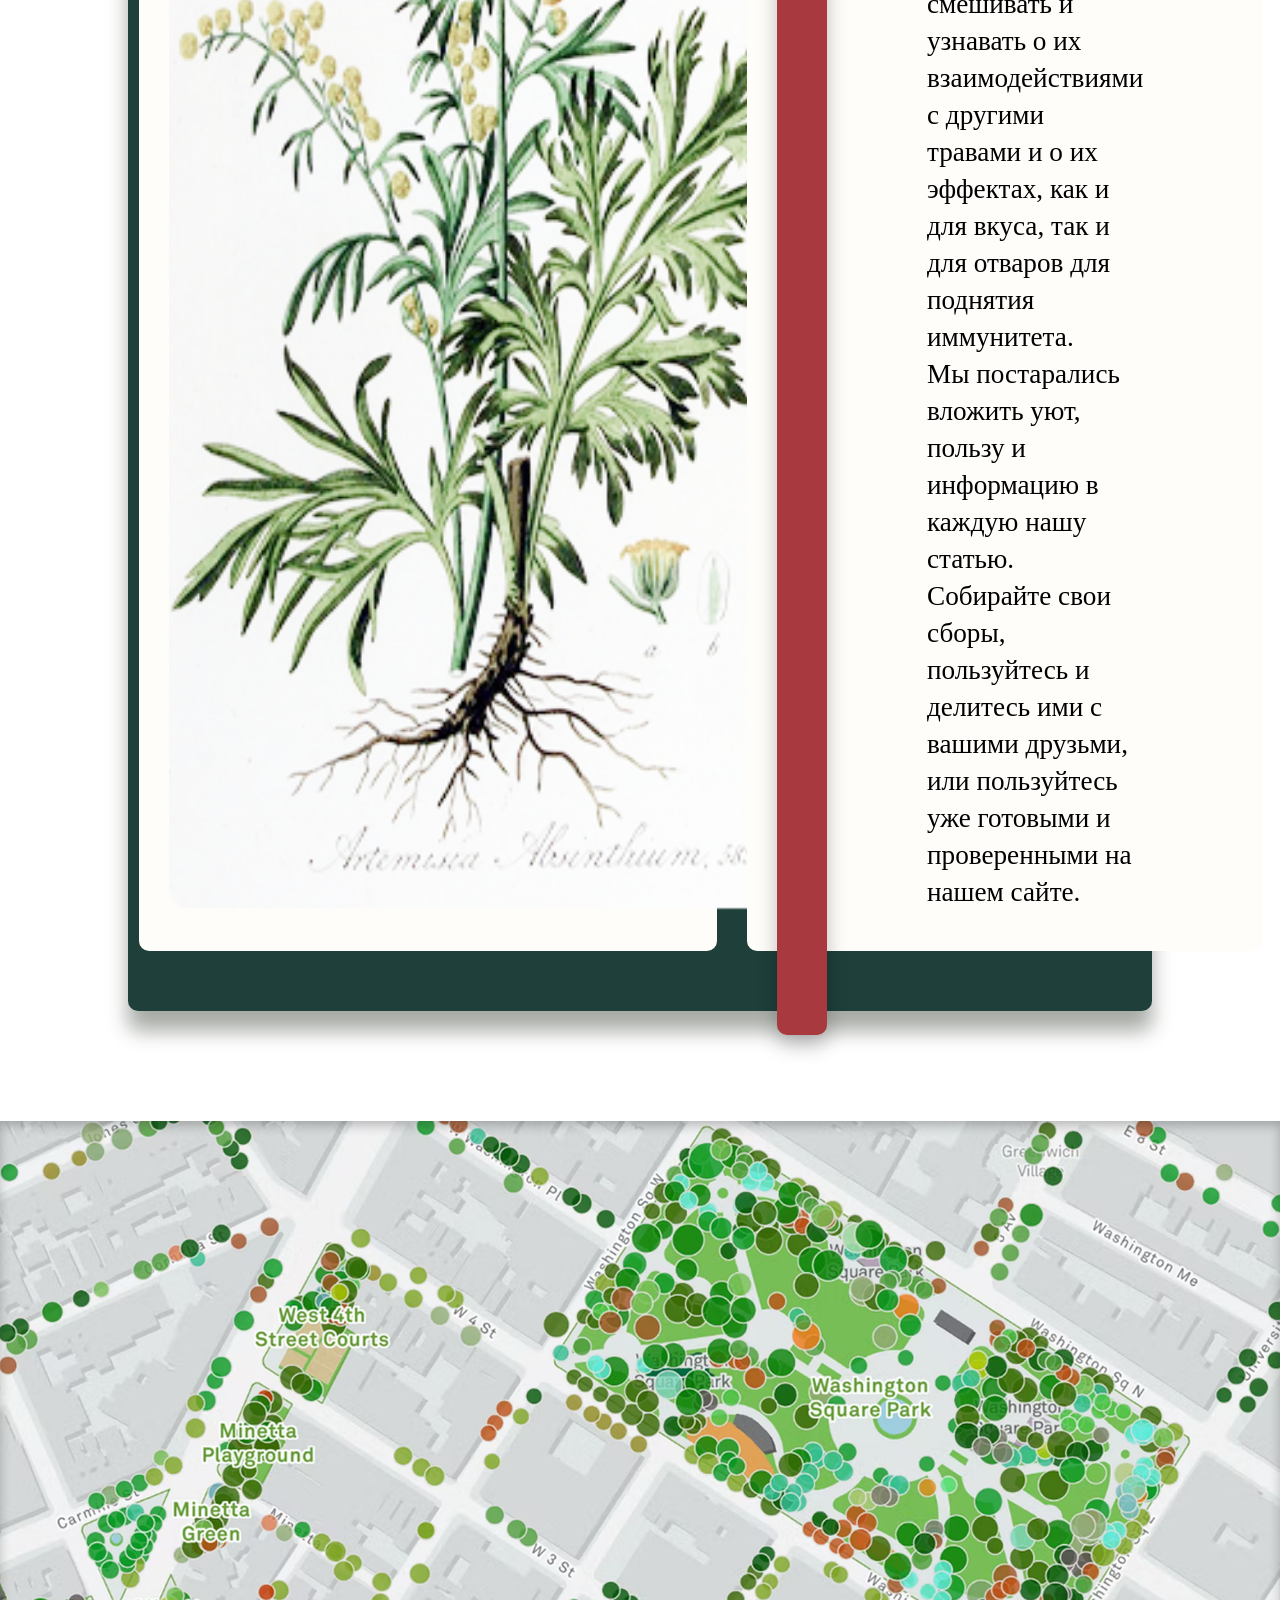
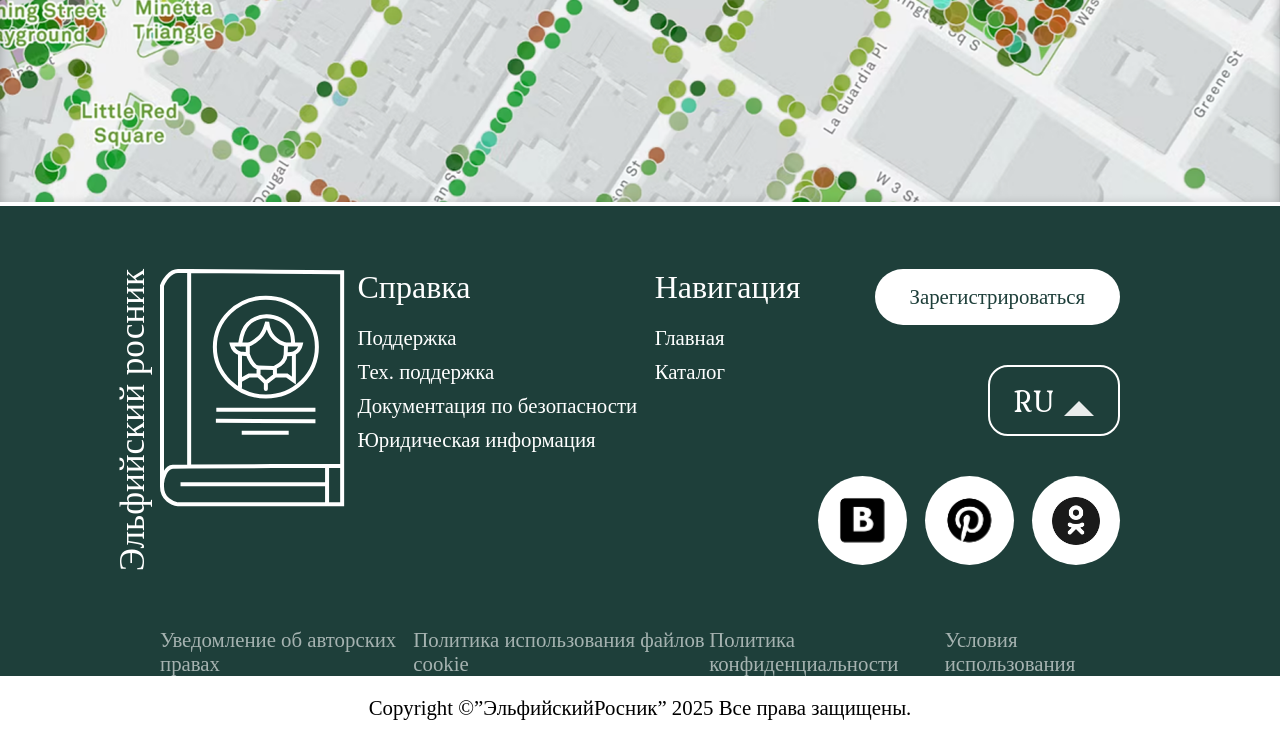
==== commit d55e3597: "index-page full desctop" ====
--- a/index.html
+++ b/index.html
@@ -10,7 +10,7 @@
 <body>
     <header class="header">
         <div class="header_block-logo">
-            <img class="header_logo" src="static/pic/index/header/Group_145.svg" alt="Логотип">
+            <img class="header_logo" src="static/pic/index/header/logo.svg" alt="Логотип">
         </div>
         <nav class="navigation">
             <div class="navigation_back navigation_back--white">
@@ -43,7 +43,7 @@
                             </p>
                         </div>
                         <div class="page-main_btn-block">
-                            <a class="page-main_btn">
+                            <a class="btn btn--right-padding">
                                 <p class="page-main_btn-title">Перейти на главную</p>
                                 <div class="page-main_arrow-block">
                                     <img class="page-main_arrow" src="static/pic/index/page-main/arrow.svg" alt="Стрелка">
@@ -142,8 +142,8 @@
                 <p class="line_word line_word--blue">статьи</p>
             </div>
         </div>
-        <section class="book">
-            <div class="book_content wrapper">
+        <section class="book wrapper">
+            <div class="book_content">
                 <div class="book_plant">
                     <img class="book_plant-img" src="static/pic/index/book/plant.png" alt="">
                     <div class="book_plant-content">
@@ -189,37 +189,37 @@
                 </div>
             </div>
         </section>
-        <section class="map">
+        <section class="map wrapper">
             <img class="map_img" src="static/pic/index/cart/cart.png" alt="карта">
         </section>
-        <footer class="footer">
-            <div class="footer_container">
-                <div class="">
-                    <div>
-                        <img src="" alt="логотип">
-                    </div>
-                    <div>
-                        <h3>Справка</h3>
-                        <div>
-                            <a href="/"><p>Поддержка</p></a>
-                            <a href="/"><p>Тех. поддержка</p></a>
-                            <a href="/"><p>Документация по безопасности</p></a>
-                            <a href="/"><p>Юридическая информация</p></a>
-                        </div>
-                    </div>
-                    <div>
-                        <h3>Навигация</h3>
-                        <div>
-                            <a href="#"><p>Главная</p></a>
-                            <a href="#"><p>Каталог</p></a>
-                        </div>
-                    </div>
-                    <div>
-                        <button>Зарегистрироваться</button>
+        <footer class="footer wrapper">
+            <div class="footer_container ">
+                <div class="footer_content">
+                    <a href="/" class="footer_logo">
+                        <img class="footer_logo-icon" src="static/pic/index/footer/logo.svg" alt="логотип">
+                    </a>
+                    <div class="footer_content-text">
+                        <h3 class="footer_content-title">Справка</h3>
+                        <div class="footer_block-text">
+                            <a class="footer_text" href="/"><p>Поддержка</p></a>
+                            <a class="footer_text" href="/"><p>Тех. поддержка</p></a>
+                            <a class="footer_text" href="/"><p>Документация по безопасности</p></a>
+                            <a class="footer_text" href="/"><p>Юридическая информация</p></a>
+                        </div>
+                    </div>
+                    <div class="footer_content-text">
+                        <h3 class="footer_content-title">Навигация</h3>
+                        <div class="footer_block-text">
+                            <a class="footer_text" href="#"><p>Главная</p></a>
+                            <a class="footer_text" href="#"><p>Каталог</p></a>
+                        </div>
+                    </div>
+                    <div class="footer_btn-block">
+                        <button class="btn btn--white">Зарегистрироваться</button>
                         <div class="lang">
-                            <div class="lang_block">
-                                <p class="lang_selector">RU</p>
-                                <div class="lang_arrow"></div>
+                            <div class="lang_block lang_block--white">
+                                <p class="lang_selector lang_selector--white">RU</p>
+                                <div class="lang_arrow lang_arrow--white"></div>
                             </div>
                         </div>
                         <div class="footer_social">
@@ -235,10 +235,17 @@
                         </div>
                     </div>
                 </div>
-            </div>
-            <div>
-                
-            </div>
+                <div class="footer_politic">
+                    <a href="/" class="footer_politic-text" ><p>Уведомление об авторских правах</p></a>
+                    <a href="/" class="footer_politic-text"><p>Политика использования файлов cookie</p></a>
+                    <a href="/" class="footer_politic-text"><p>Политика конфиденциальности</p></a>
+                    <a href="/" class="footer_politic-text"><p>Условия использования</p></a>
+                </div>
+            </div>
+            <div class="footer_company">
+                <p class="footer_company-text">Copyright &copy;”ЭльфийскийРосник” 2025 Все права защищены.</p>
+            </div>
+            <p class="footer_decor">Эльфийский росник</p>
         </footer>
     </main>
     <footer>
--- a/static/css/pages/index/blocks/blocks.css
+++ b/static/css/pages/index/blocks/blocks.css
@@ -3,3 +3,4 @@
 @import url('./page-main/page-main.css');
 @import url('./advantages/advantages.css');
 @import url('./book/book.css');
+@import url('./map/map.css');
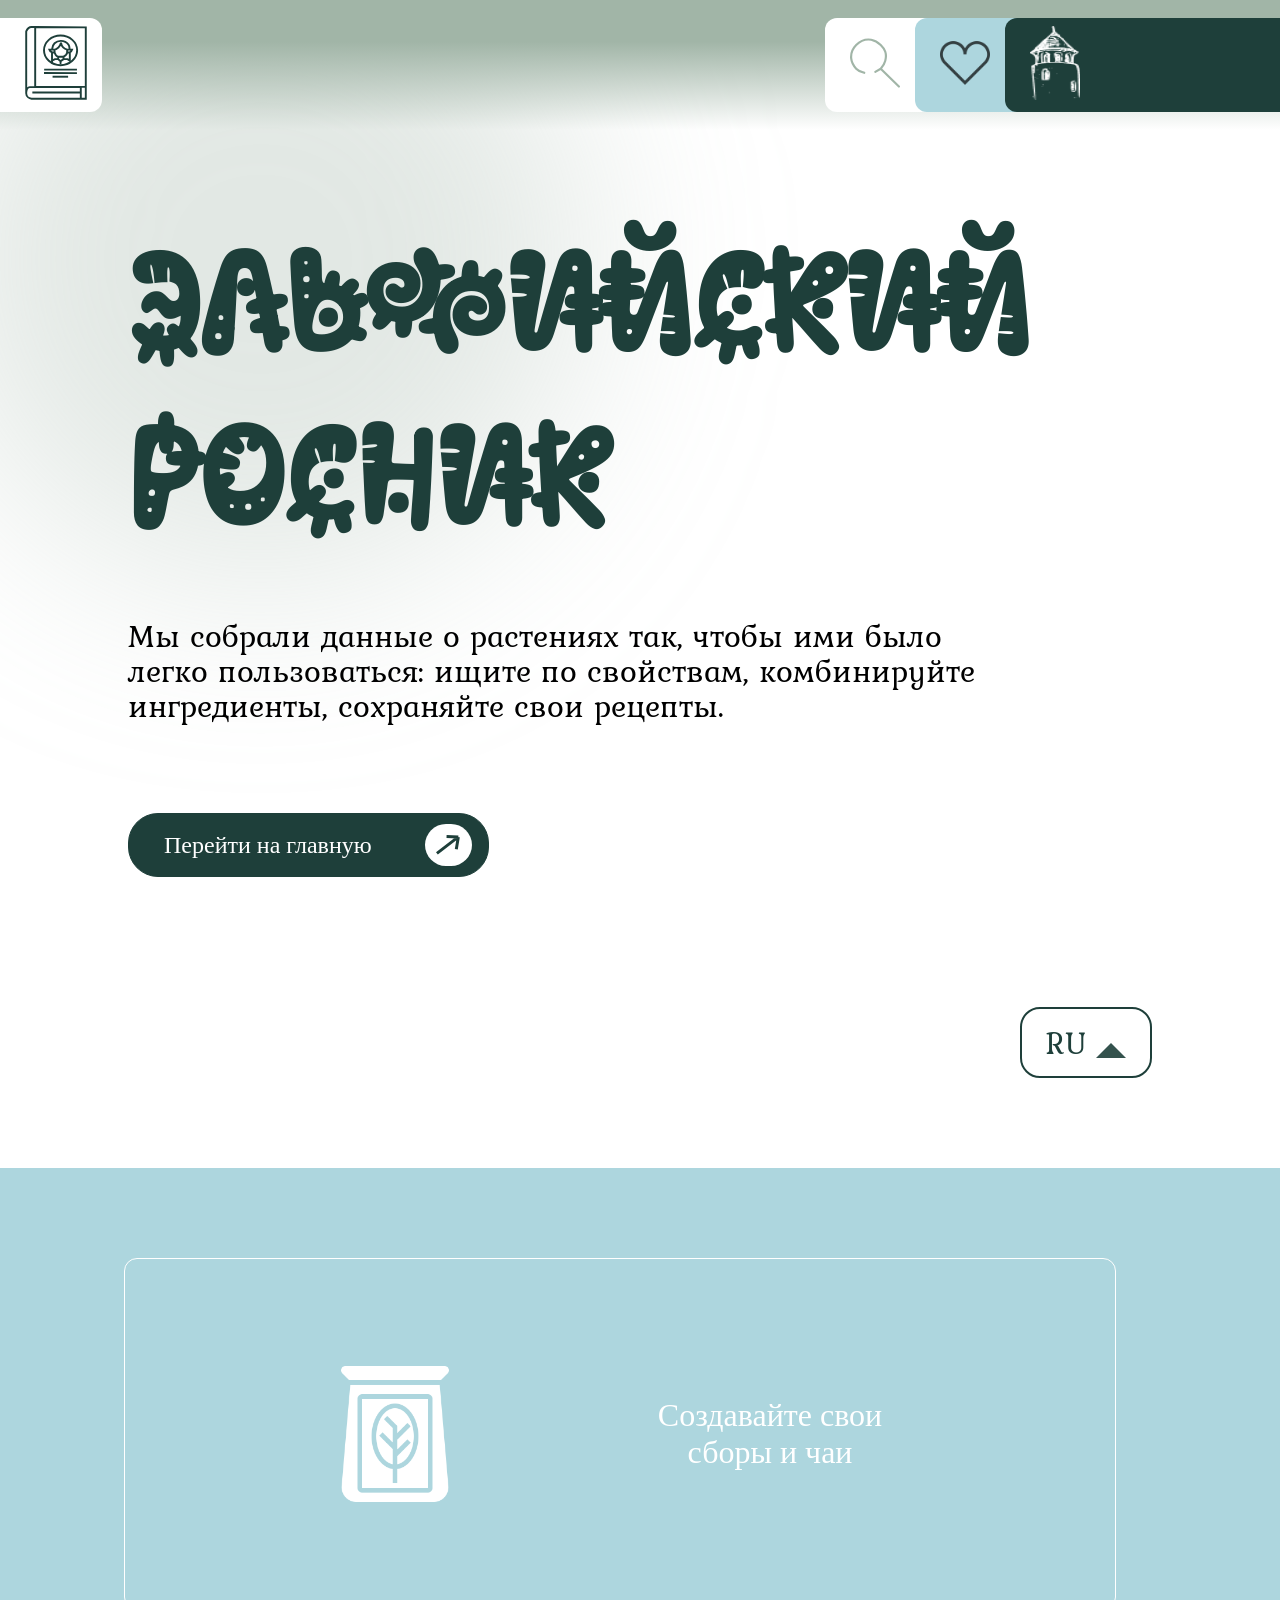
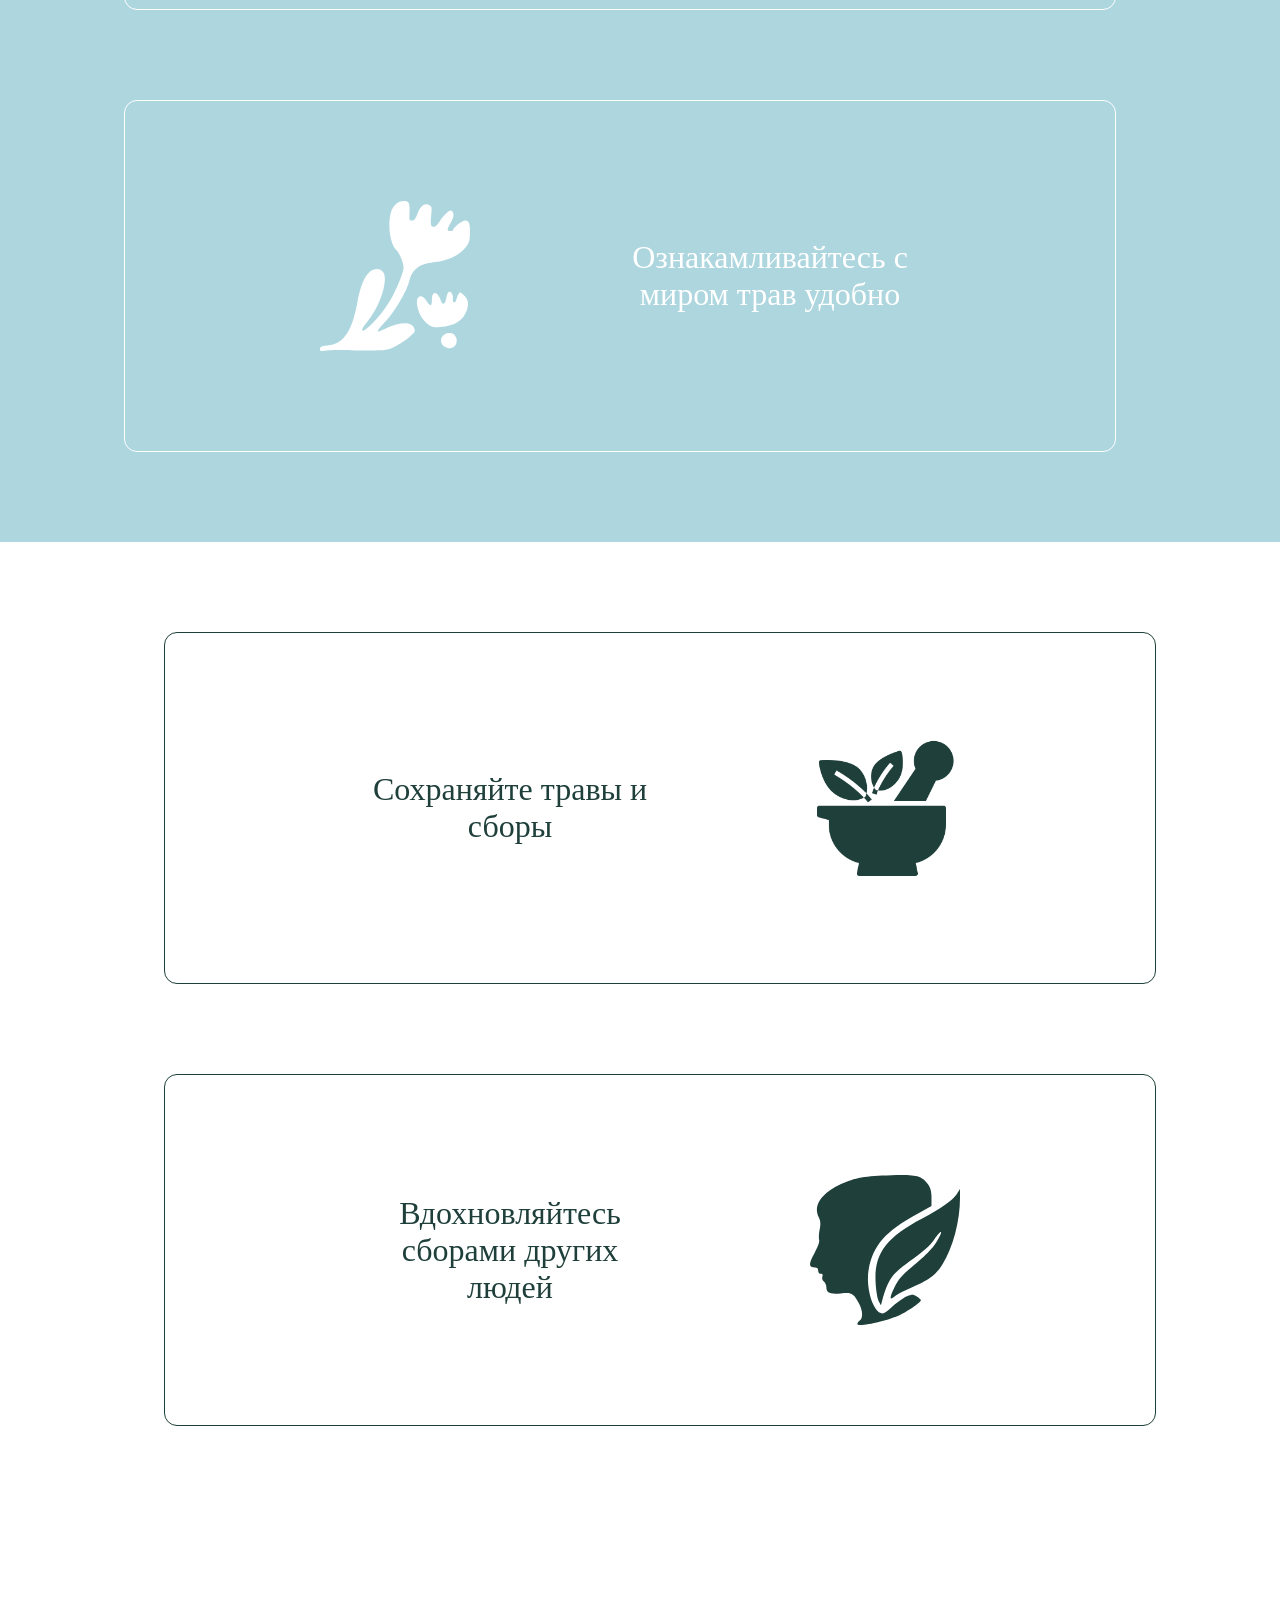
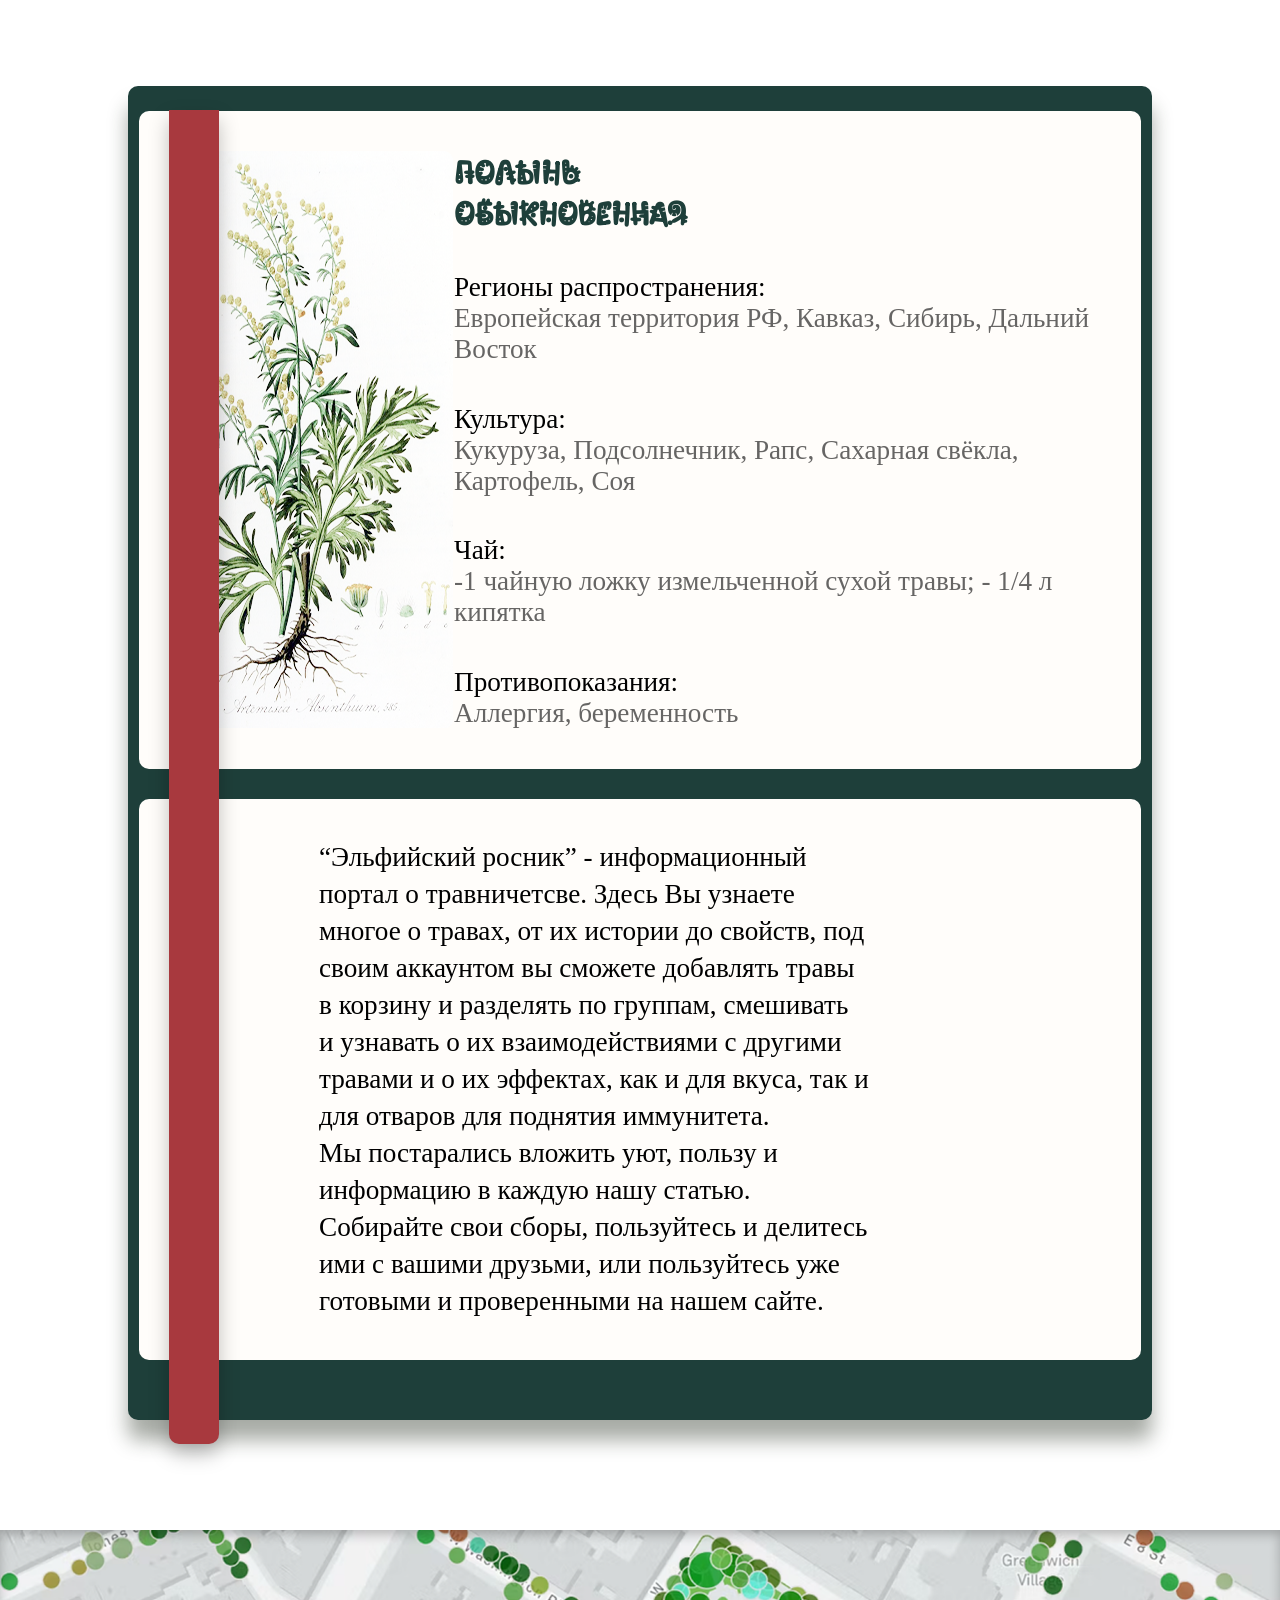
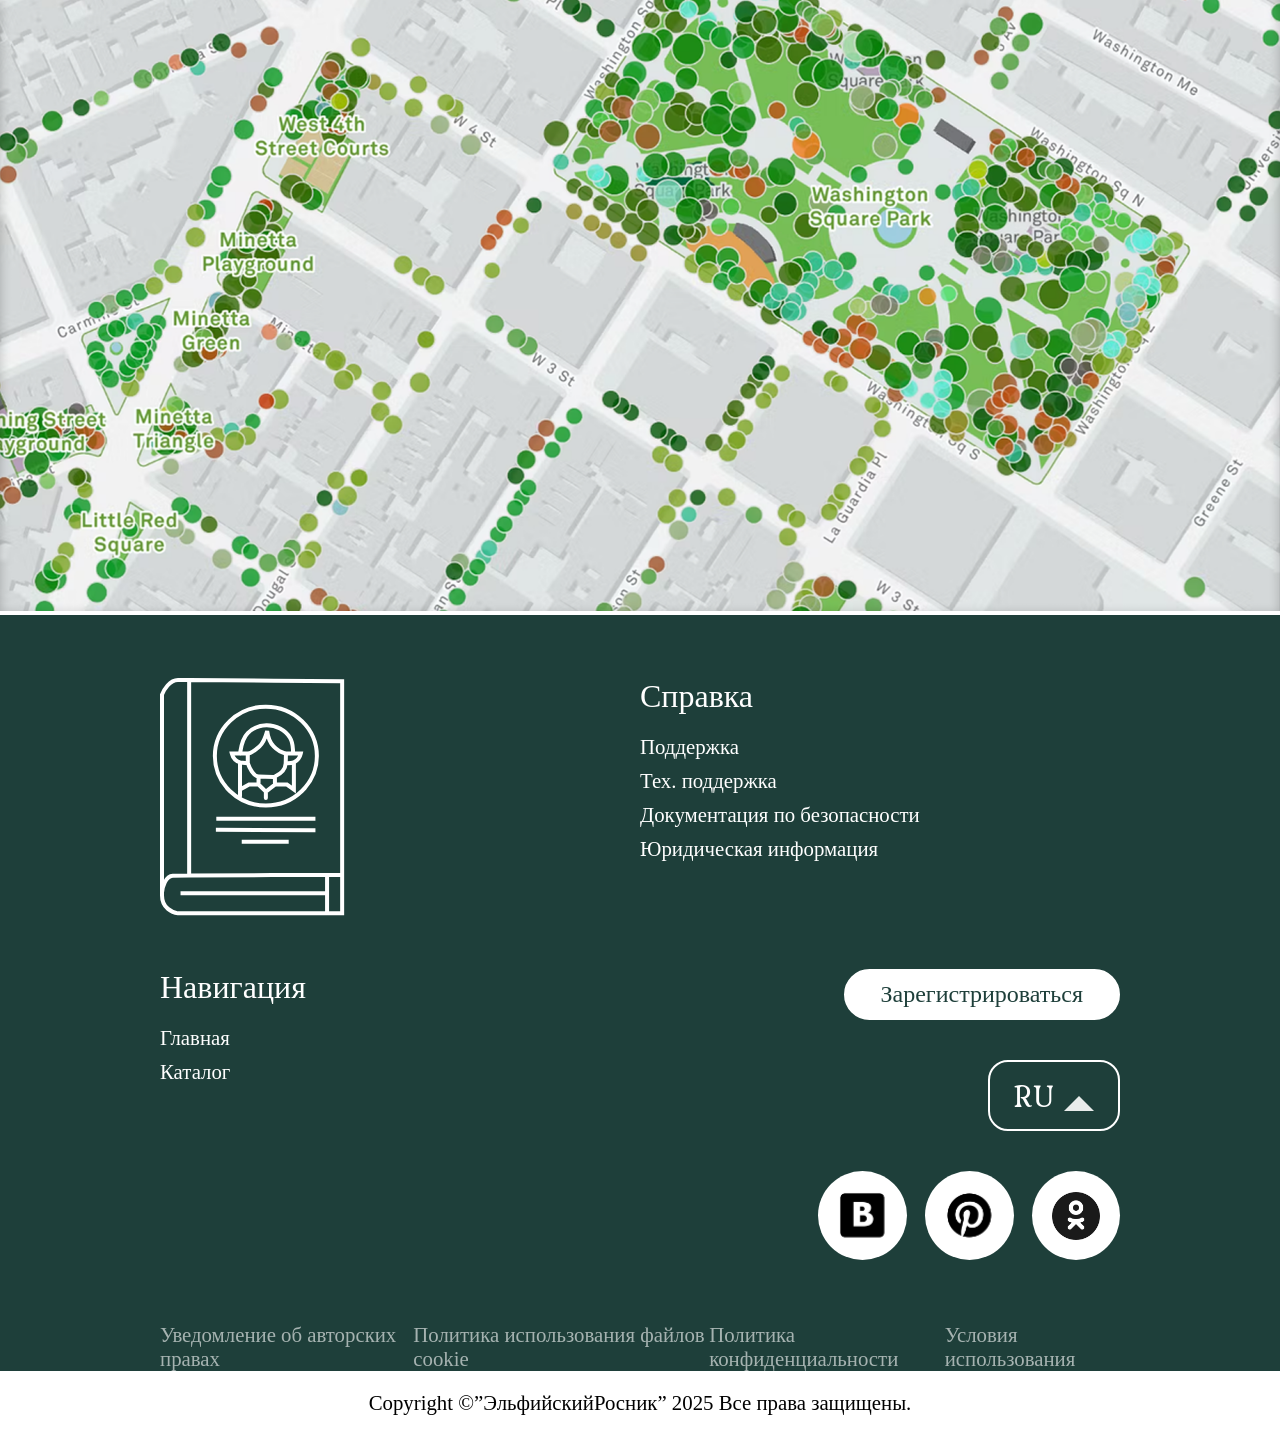
==== commit 0f2e39e4: "sdsptive index page" ====
--- a/index.html
+++ b/index.html
@@ -13,6 +13,9 @@
             <img class="header_logo" src="static/pic/index/header/logo.svg" alt="Логотип">
         </div>
         <nav class="navigation">
+            <div class="navigation_block-menu">
+                <img class="navigation_menu" src="static/pic/index/header/menu.png">
+            </div>
             <div class="navigation_back navigation_back--white">
                 <div class="navigation_block-icon">
                     <img class="navigation_icon" src="static/pic/index/navigation/search.svg" alt="Поиск">
@@ -43,12 +46,12 @@
                             </p>
                         </div>
                         <div class="page-main_btn-block">
-                            <a class="btn btn--right-padding">
-                                <p class="page-main_btn-title">Перейти на главную</p>
+                            <button class="btn btn--right-padding">
+                                Перейти на главную
                                 <div class="page-main_arrow-block">
                                     <img class="page-main_arrow" src="static/pic/index/page-main/arrow.svg" alt="Стрелка">
                                 </div>
-                            </a>
+                            </button>
                         </div>
                     </div>
                     <div class="page-main_cover">
@@ -61,6 +64,7 @@
                         </div>
                     </div>
                 </div>
+                <div class="page-main_decor"></div>
             </div>
             <div class="page-main_footer wrapper">
                     <div class=" page-main_tag-list">
@@ -123,7 +127,7 @@
                         </div>
                     </div>
                     <div class="advantages_card advantages_card--green">
-                        <div class="advantages_card-content">
+                        <div class="advantages_card-content advantages_card-content--right">
                             <p class="advantages_card-text advantages_card-text--green">Вдохновляйтесь сборами других людей</p>
                             <img class="advantages_card-img advantages_card-img--right" src="static/pic/index/advantages/icon-human.svg" />
                         </div>
